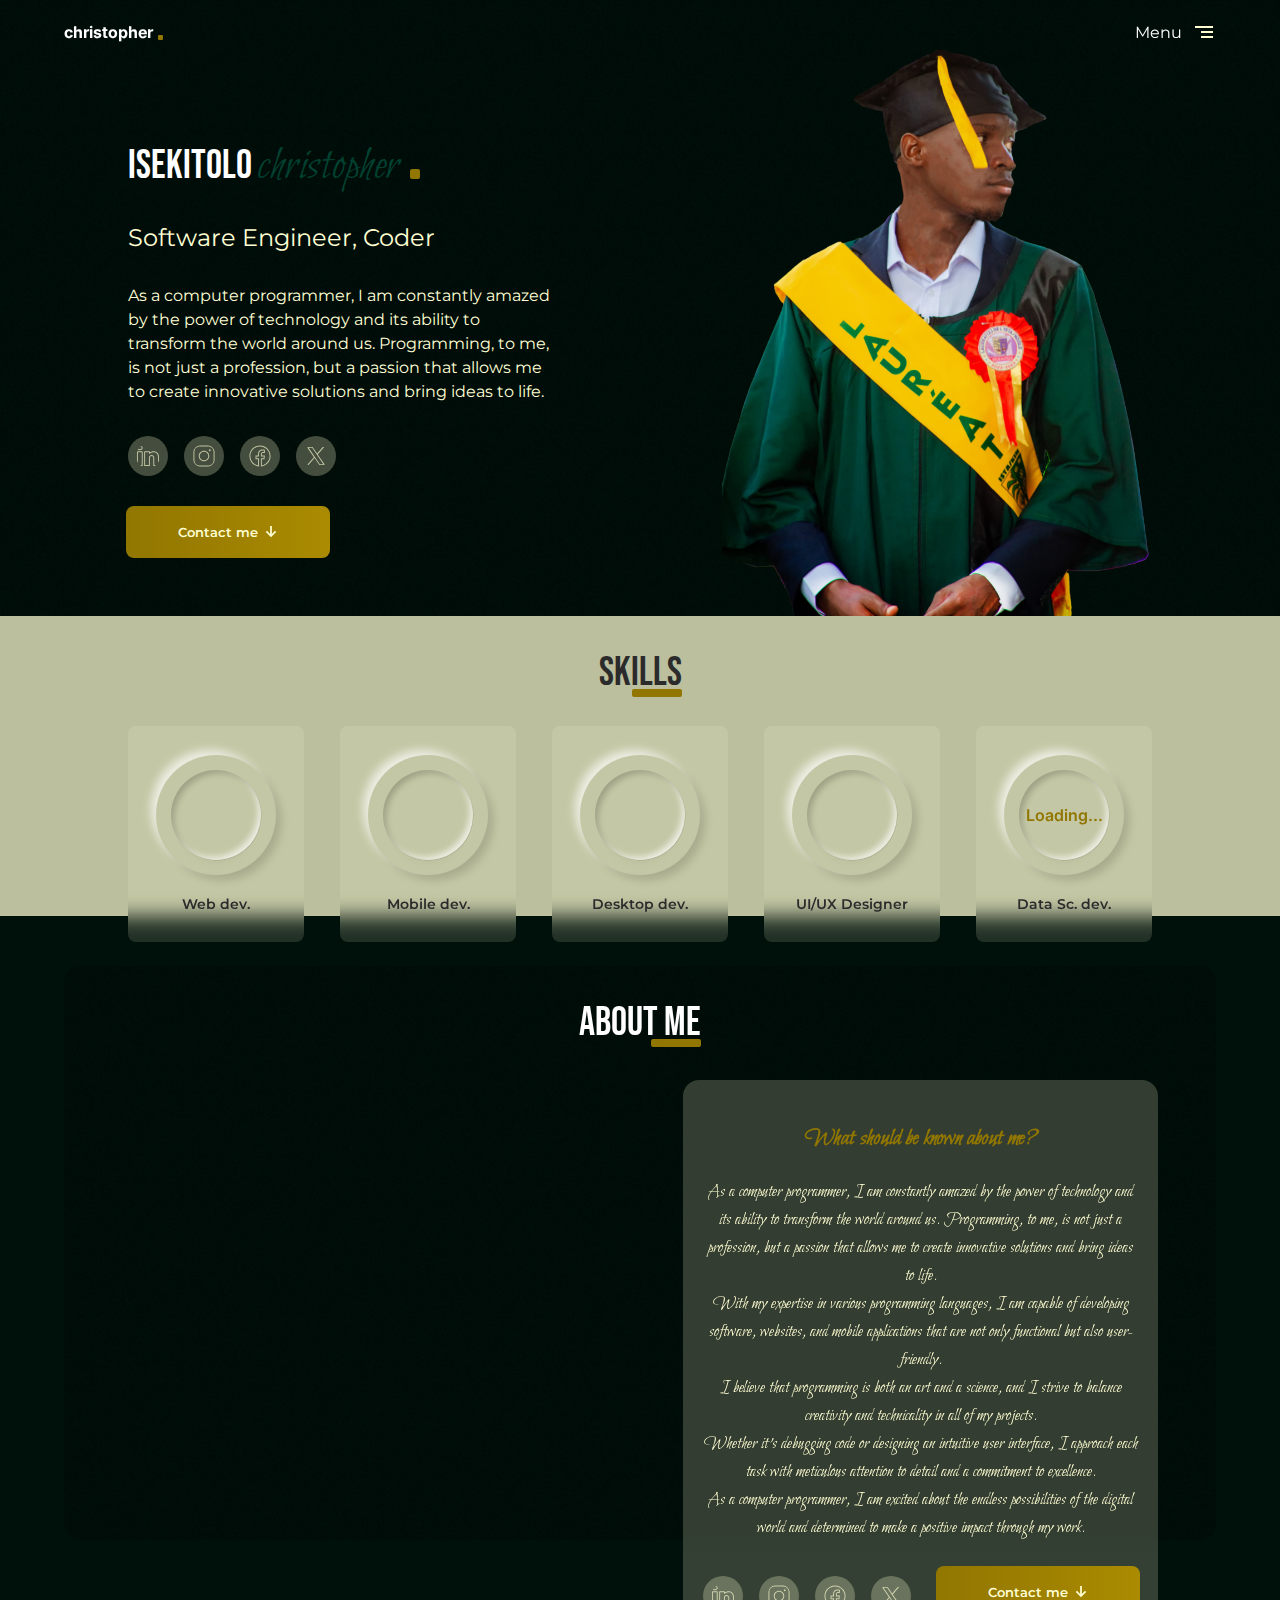
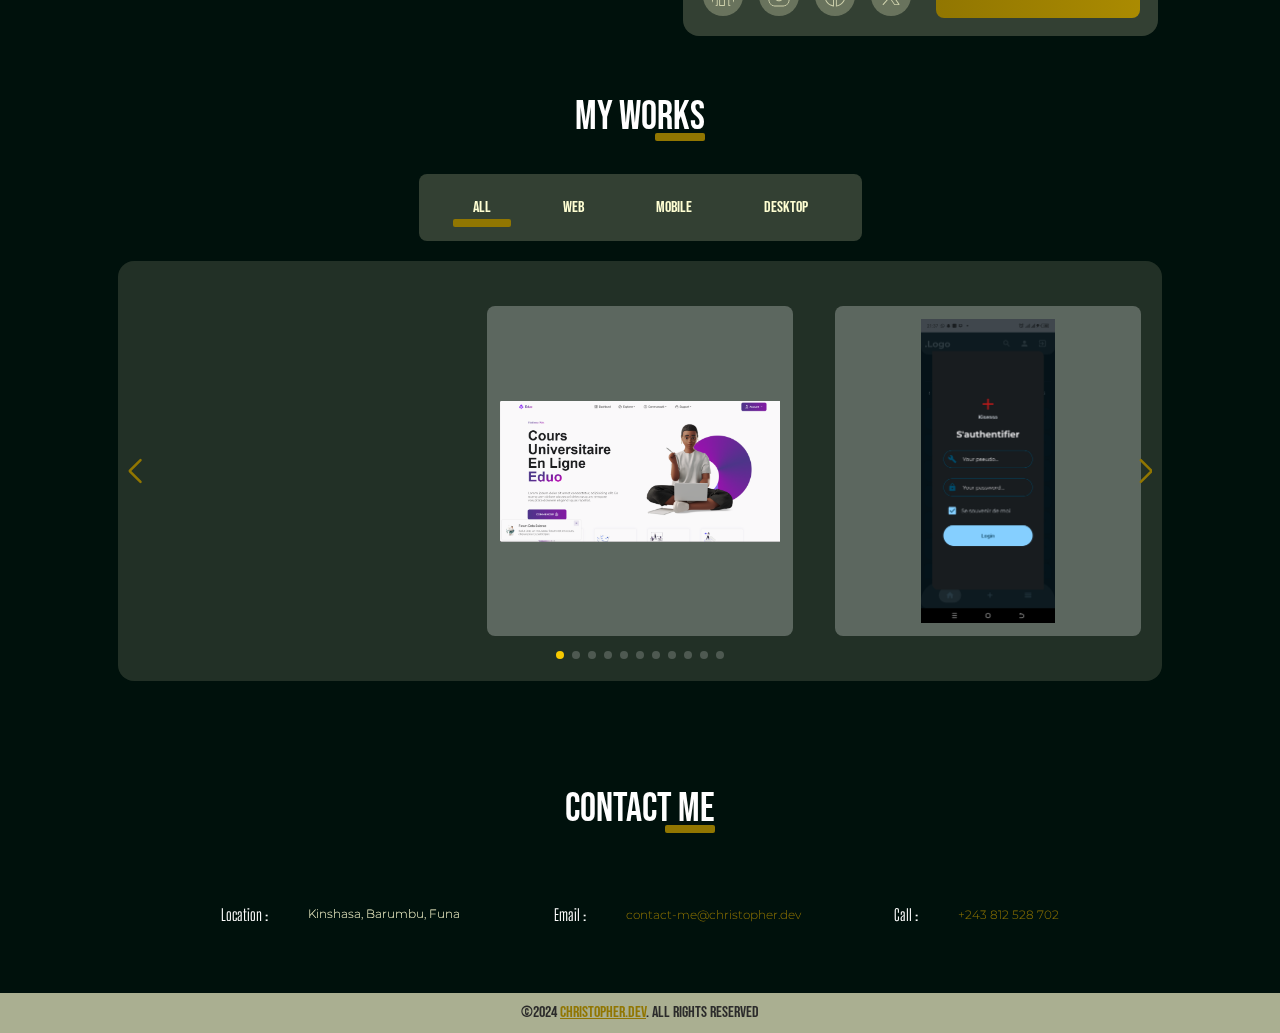
==== index.html @ b212c09d "Add files via upload" ====
<!DOCTYPE html>
<html lang="fr">
<head>
    <meta charset="UTF-8">
    <meta name="viewport" content="width=device-width, initial-scale=1.0">
    <title>christopher</title>
    <link rel="stylesheet" href="css/style.css">
    <link rel="stylesheet" href="swiper/swiper-bundle.min.css">
</head>
<body>
    <div class="links">
        <div class="containerLink">
            <div class="imgLink">
                <img src="images/img1.png" alt="img">
            </div>
            <div class="desc">
                <span>ISEKITOLO christopher</span>
                <div class="linkHeader">
                    <svg xmlns="http://www.w3.org/2000/svg"  viewBox="0 0 50 50"><path d="M 8 3.0117188 C 6.3126093 3.0117188 4.8354789 3.4916328 3.7539062 4.3652344 C 2.6723337 5.238836 2.0117188 6.533218 2.0117188 7.9472656 C 2.0117188 10.690836 4.4687078 12.814467 7.7167969 12.941406 A 0.98809878 0.98809878 0 0 0 8 12.988281 C 9.753566 12.988281 11.246191 12.474267 12.3125 11.564453 C 13.378809 10.654639 13.988281 9.3429353 13.988281 7.9472656 A 0.98809878 0.98809878 0 0 0 13.986328 7.8925781 C 13.832307 5.1316834 11.374781 3.0117187 8 3.0117188 z M 8 4.9882812 C 10.60907 4.9882812 11.895883 6.2693448 12.005859 7.9726562 C 11.998759 8.8049335 11.676559 9.5118991 11.03125 10.0625 C 10.378809 10.619186 9.371434 11.011719 8 11.011719 C 5.3980542 11.011719 3.9882813 9.5991704 3.9882812 7.9472656 C 3.9882812 7.1213132 4.3276663 6.4422421 4.9960938 5.9023438 C 5.6645211 5.3624454 6.6873907 4.9882813 8 4.9882812 z M 3 15 A 1.0001 1.0001 0 0 0 2 16 L 2 45 A 1.0001 1.0001 0 0 0 3 46 L 13 46 A 1.0001 1.0001 0 0 0 14 45 L 14 35.664062 L 14 16 A 1.0001 1.0001 0 0 0 13 15 L 3 15 z M 18 15 A 1.0001 1.0001 0 0 0 17 16 L 17 45 A 1.0001 1.0001 0 0 0 18 46 L 28 46 A 1.0001 1.0001 0 0 0 29 45 L 29 29 L 29 28.75 L 29 28.5 C 29 26.555577 30.555577 25 32.5 25 C 34.444423 25 36 26.555577 36 28.5 L 36 45 A 1.0001 1.0001 0 0 0 37 46 L 47 46 A 1.0001 1.0001 0 0 0 48 45 L 48 28 C 48 23.873476 46.787888 20.604454 44.744141 18.375 C 42.700394 16.145546 39.849212 15 36.787109 15 C 32.882872 15 30.521631 16.426076 29 17.601562 L 29 16 A 1.0001 1.0001 0 0 0 28 15 L 18 15 z M 4 17 L 12 17 L 12 35.664062 L 12 44 L 4 44 L 4 17 z M 19 17 L 27 17 L 27 19.638672 A 1.0001 1.0001 0 0 0 28.744141 20.306641 C 28.744141 20.306641 31.709841 17 36.787109 17 C 39.360007 17 41.615528 17.922268 43.269531 19.726562 C 44.923534 21.530858 46 24.261524 46 28 L 46 44 L 38 44 L 38 28.5 A 1.0001 1.0001 0 0 0 37.916016 28.089844 C 37.694061 25.26411 35.38033 23 32.5 23 C 29.474423 23 27 25.474423 27 28.5 L 27 28.75 L 27 29 L 27 44 L 19 44 L 19 17 z"/></svg>
                    <svg xmlns="http://www.w3.org/2000/svg"  viewBox="0 0 50 50" width="150px" height="150px"><path d="M 16 3 C 8.8324839 3 3 8.8324839 3 16 L 3 34 C 3 41.167516 8.8324839 47 16 47 L 34 47 C 41.167516 47 47 41.167516 47 34 L 47 16 C 47 8.8324839 41.167516 3 34 3 L 16 3 z M 16 5 L 34 5 C 40.086484 5 45 9.9135161 45 16 L 45 34 C 45 40.086484 40.086484 45 34 45 L 16 45 C 9.9135161 45 5 40.086484 5 34 L 5 16 C 5 9.9135161 9.9135161 5 16 5 z M 37 11 A 2 2 0 0 0 35 13 A 2 2 0 0 0 37 15 A 2 2 0 0 0 39 13 A 2 2 0 0 0 37 11 z M 25 14 C 18.936712 14 14 18.936712 14 25 C 14 31.063288 18.936712 36 25 36 C 31.063288 36 36 31.063288 36 25 C 36 18.936712 31.063288 14 25 14 z M 25 16 C 29.982407 16 34 20.017593 34 25 C 34 29.982407 29.982407 34 25 34 C 20.017593 34 16 29.982407 16 25 C 16 20.017593 20.017593 16 25 16 z"/></svg>
                    <svg xmlns="http://www.w3.org/2000/svg"  viewBox="0 0 50 50"><path d="M 25 3 C 12.861562 3 3 12.861562 3 25 C 3 36.019135 11.127533 45.138355 21.712891 46.728516 L 22.861328 46.902344 L 22.861328 29.566406 L 17.664062 29.566406 L 17.664062 26.046875 L 22.861328 26.046875 L 22.861328 21.373047 C 22.861328 18.494965 23.551973 16.599417 24.695312 15.410156 C 25.838652 14.220896 27.528004 13.621094 29.878906 13.621094 C 31.758714 13.621094 32.490022 13.734993 33.185547 13.820312 L 33.185547 16.701172 L 30.738281 16.701172 C 29.349697 16.701172 28.210449 17.475903 27.619141 18.507812 C 27.027832 19.539724 26.84375 20.771816 26.84375 22.027344 L 26.84375 26.044922 L 32.966797 26.044922 L 32.421875 29.564453 L 26.84375 29.564453 L 26.84375 46.929688 L 27.978516 46.775391 C 38.71434 45.319366 47 36.126845 47 25 C 47 12.861562 37.138438 3 25 3 z M 25 5 C 36.057562 5 45 13.942438 45 25 C 45 34.729791 38.035799 42.731796 28.84375 44.533203 L 28.84375 31.564453 L 34.136719 31.564453 L 35.298828 24.044922 L 28.84375 24.044922 L 28.84375 22.027344 C 28.84375 20.989871 29.033574 20.060293 29.353516 19.501953 C 29.673457 18.943614 29.981865 18.701172 30.738281 18.701172 L 35.185547 18.701172 L 35.185547 12.009766 L 34.318359 11.892578 C 33.718567 11.811418 32.349197 11.621094 29.878906 11.621094 C 27.175808 11.621094 24.855567 12.357448 23.253906 14.023438 C 21.652246 15.689426 20.861328 18.170128 20.861328 21.373047 L 20.861328 24.046875 L 15.664062 24.046875 L 15.664062 31.566406 L 20.861328 31.566406 L 20.861328 44.470703 C 11.816995 42.554813 5 34.624447 5 25 C 5 13.942438 13.942438 5 25 5 z"/></svg>
                    <svg xmlns="http://www.w3.org/2000/svg"  viewBox="0 0 50 50" ><path d="M 5.9199219 6 L 20.582031 27.375 L 6.2304688 44 L 9.4101562 44 L 21.986328 29.421875 L 31.986328 44 L 44 44 L 28.681641 21.669922 L 42.199219 6 L 39.029297 6 L 27.275391 19.617188 L 17.933594 6 L 5.9199219 6 z M 9.7167969 8 L 16.880859 8 L 40.203125 42 L 33.039062 42 L 9.7167969 8 z"/></svg>                
                </div>
            </div>
            <ul>
                <li>
                   <a href="#header">
                    <?xml version="1.0"?><svg xmlns="http://www.w3.org/2000/svg"  viewBox="0 0 24 24" width="24px" height="24px">    <path d="M 12 2 A 1 1 0 0 0 11.289062 2.296875 L 1.203125 11.097656 A 0.5 0.5 0 0 0 1 11.5 A 0.5 0.5 0 0 0 1.5 12 L 4 12 L 4 20 C 4 20.552 4.448 21 5 21 L 9 21 C 9.552 21 10 20.552 10 20 L 10 14 L 14 14 L 14 20 C 14 20.552 14.448 21 15 21 L 19 21 C 19.552 21 20 20.552 20 20 L 20 12 L 22.5 12 A 0.5 0.5 0 0 0 23 11.5 A 0.5 0.5 0 0 0 22.796875 11.097656 L 12.716797 2.3027344 A 1 1 0 0 0 12.710938 2.296875 A 1 1 0 0 0 12 2 z"/></svg>
                    Home
                   </a>
                </li>
                <li>
                   <a href="#skills">
                    <svg xmlns="http://www.w3.org/2000/svg" height="24" viewBox="0 -960 960 960" width="24"><path d="M491-339q70 0 119-45t49-109q0-57-36.5-96.5T534-629q-47 0-79.5 30T422-525q0 19 7.5 37t21.5 33l57-57q-3-2-4.5-5t-1.5-7q0-11 9-17.5t23-6.5q20 0 33 16.5t13 39.5q0 31-25.5 52.5T492-418q-47 0-79.5-38T380-549q0-29 11-55.5t31-46.5l-57-57q-32 31-49 72t-17 86q0 88 56 149.5T491-339ZM240-80v-172q-57-52-88.5-121.5T120-520q0-150 105-255t255-105q125 0 221.5 73.5T827-615l52 205q5 19-7 34.5T840-360h-80v120q0 33-23.5 56.5T680-160h-80v80h-80v-160h160v-200h108l-38-155q-23-91-98-148t-172-57q-116 0-198 81t-82 197q0 60 24.5 114t69.5 96l26 24v208h-80Zm254-360Z"/></svg>
                    Skills
                   </a>
                </li>
                <li>
                   <a href="#about">
                    <svg xmlns="http://www.w3.org/2000/svg" height="24" viewBox="0 -960 960 960" width="24"><path d="M480-480q-66 0-113-47t-47-113q0-66 47-113t113-47q66 0 113 47t47 113q0 66-47 113t-113 47ZM160-160v-112q0-34 17.5-62.5T224-378q62-31 126-46.5T480-440q66 0 130 15.5T736-378q29 15 46.5 43.5T800-272v112H160Zm80-80h480v-32q0-11-5.5-20T700-306q-54-27-109-40.5T480-360q-56 0-111 13.5T260-306q-9 5-14.5 14t-5.5 20v32Zm240-320q33 0 56.5-23.5T560-640q0-33-23.5-56.5T480-720q-33 0-56.5 23.5T400-640q0 33 23.5 56.5T480-560Zm0-80Zm0 400Z"/></svg>
                    About me
                   </a>
                </li>
                <li>
                   <a href="#works">
                    <svg xmlns="http://www.w3.org/2000/svg" height="24" viewBox="0 -960 960 960" width="24"><path d="M160-120q-33 0-56.5-23.5T80-200v-440q0-33 23.5-56.5T160-720h160v-80q0-33 23.5-56.5T400-880h160q33 0 56.5 23.5T640-800v80h160q33 0 56.5 23.5T880-640v440q0 33-23.5 56.5T800-120H160Zm240-600h160v-80H400v80Zm400 360H600v80H360v-80H160v160h640v-160Zm-360 0h80v-80h-80v80Zm-280-80h200v-80h240v80h200v-200H160v200Zm320 40Z"/></svg>
                    Works
                   </a>
                </li> <li>
               <a href="#contact">
                <svg xmlns="http://www.w3.org/2000/svg" height="24" viewBox="0 -960 960 960" width="24"><path d="M160-160q-33 0-56.5-23.5T80-240v-480q0-33 23.5-56.5T160-800h640q33 0 56.5 23.5T880-720v480q0 33-23.5 56.5T800-160H160Zm320-280L160-640v400h640v-400L480-440Zm0-80 320-200H160l320 200ZM160-640v-80 480-400Z"/></svg>
                Contact me
               </a>
            </li>
            </ul>
            <div class="linkfoot">
                ©2024 <a href="#">christopher.dev</a>. All rights reserved
            </div>
        </div>
    </div>
    <div class="allContainer">
    <header id="header"> <img class="bg" src="images/Rectangle 12.png">
        <div class="navbar">
           
            <span class="logo"><a href="#header">christopher</a> </span>
            <span id="btnmenu">Menu 
                <svg xmlns="http://www.w3.org/2000/svg" height="24" viewBox="0 -960 960 960" width="24"><path d="M360-240v-80h480v80H360Zm0-200v-80h480v80H360ZM120-640v-80h720v80H120Z"/></svg>
            </span>
           
        </div>
        <div class="container">
        <div class="header">
            <div class="block1">
                <div class="nameHeader"><h1>Isekitolo <span>christopher</span></h1></div>
                <span class="descriptHeader">Software Engineer, Coder</span>
                <p class="des2Header">As a computer programmer, I am constantly amazed by the power of technology and its ability to transform 
                    the world around us. Programming, to me, is not just a profession, but a passion that allows me to create 
                    innovative solutions and bring ideas to life.
                    </p>
                    <div class="linkHeader">
                        <svg xmlns="http://www.w3.org/2000/svg"  viewBox="0 0 50 50"><path d="M 8 3.0117188 C 6.3126093 3.0117188 4.8354789 3.4916328 3.7539062 4.3652344 C 2.6723337 5.238836 2.0117188 6.533218 2.0117188 7.9472656 C 2.0117188 10.690836 4.4687078 12.814467 7.7167969 12.941406 A 0.98809878 0.98809878 0 0 0 8 12.988281 C 9.753566 12.988281 11.246191 12.474267 12.3125 11.564453 C 13.378809 10.654639 13.988281 9.3429353 13.988281 7.9472656 A 0.98809878 0.98809878 0 0 0 13.986328 7.8925781 C 13.832307 5.1316834 11.374781 3.0117187 8 3.0117188 z M 8 4.9882812 C 10.60907 4.9882812 11.895883 6.2693448 12.005859 7.9726562 C 11.998759 8.8049335 11.676559 9.5118991 11.03125 10.0625 C 10.378809 10.619186 9.371434 11.011719 8 11.011719 C 5.3980542 11.011719 3.9882813 9.5991704 3.9882812 7.9472656 C 3.9882812 7.1213132 4.3276663 6.4422421 4.9960938 5.9023438 C 5.6645211 5.3624454 6.6873907 4.9882813 8 4.9882812 z M 3 15 A 1.0001 1.0001 0 0 0 2 16 L 2 45 A 1.0001 1.0001 0 0 0 3 46 L 13 46 A 1.0001 1.0001 0 0 0 14 45 L 14 35.664062 L 14 16 A 1.0001 1.0001 0 0 0 13 15 L 3 15 z M 18 15 A 1.0001 1.0001 0 0 0 17 16 L 17 45 A 1.0001 1.0001 0 0 0 18 46 L 28 46 A 1.0001 1.0001 0 0 0 29 45 L 29 29 L 29 28.75 L 29 28.5 C 29 26.555577 30.555577 25 32.5 25 C 34.444423 25 36 26.555577 36 28.5 L 36 45 A 1.0001 1.0001 0 0 0 37 46 L 47 46 A 1.0001 1.0001 0 0 0 48 45 L 48 28 C 48 23.873476 46.787888 20.604454 44.744141 18.375 C 42.700394 16.145546 39.849212 15 36.787109 15 C 32.882872 15 30.521631 16.426076 29 17.601562 L 29 16 A 1.0001 1.0001 0 0 0 28 15 L 18 15 z M 4 17 L 12 17 L 12 35.664062 L 12 44 L 4 44 L 4 17 z M 19 17 L 27 17 L 27 19.638672 A 1.0001 1.0001 0 0 0 28.744141 20.306641 C 28.744141 20.306641 31.709841 17 36.787109 17 C 39.360007 17 41.615528 17.922268 43.269531 19.726562 C 44.923534 21.530858 46 24.261524 46 28 L 46 44 L 38 44 L 38 28.5 A 1.0001 1.0001 0 0 0 37.916016 28.089844 C 37.694061 25.26411 35.38033 23 32.5 23 C 29.474423 23 27 25.474423 27 28.5 L 27 28.75 L 27 29 L 27 44 L 19 44 L 19 17 z"/></svg>
                        <svg xmlns="http://www.w3.org/2000/svg"  viewBox="0 0 50 50" width="150px" height="150px"><path d="M 16 3 C 8.8324839 3 3 8.8324839 3 16 L 3 34 C 3 41.167516 8.8324839 47 16 47 L 34 47 C 41.167516 47 47 41.167516 47 34 L 47 16 C 47 8.8324839 41.167516 3 34 3 L 16 3 z M 16 5 L 34 5 C 40.086484 5 45 9.9135161 45 16 L 45 34 C 45 40.086484 40.086484 45 34 45 L 16 45 C 9.9135161 45 5 40.086484 5 34 L 5 16 C 5 9.9135161 9.9135161 5 16 5 z M 37 11 A 2 2 0 0 0 35 13 A 2 2 0 0 0 37 15 A 2 2 0 0 0 39 13 A 2 2 0 0 0 37 11 z M 25 14 C 18.936712 14 14 18.936712 14 25 C 14 31.063288 18.936712 36 25 36 C 31.063288 36 36 31.063288 36 25 C 36 18.936712 31.063288 14 25 14 z M 25 16 C 29.982407 16 34 20.017593 34 25 C 34 29.982407 29.982407 34 25 34 C 20.017593 34 16 29.982407 16 25 C 16 20.017593 20.017593 16 25 16 z"/></svg>
                        <svg xmlns="http://www.w3.org/2000/svg"  viewBox="0 0 50 50"><path d="M 25 3 C 12.861562 3 3 12.861562 3 25 C 3 36.019135 11.127533 45.138355 21.712891 46.728516 L 22.861328 46.902344 L 22.861328 29.566406 L 17.664062 29.566406 L 17.664062 26.046875 L 22.861328 26.046875 L 22.861328 21.373047 C 22.861328 18.494965 23.551973 16.599417 24.695312 15.410156 C 25.838652 14.220896 27.528004 13.621094 29.878906 13.621094 C 31.758714 13.621094 32.490022 13.734993 33.185547 13.820312 L 33.185547 16.701172 L 30.738281 16.701172 C 29.349697 16.701172 28.210449 17.475903 27.619141 18.507812 C 27.027832 19.539724 26.84375 20.771816 26.84375 22.027344 L 26.84375 26.044922 L 32.966797 26.044922 L 32.421875 29.564453 L 26.84375 29.564453 L 26.84375 46.929688 L 27.978516 46.775391 C 38.71434 45.319366 47 36.126845 47 25 C 47 12.861562 37.138438 3 25 3 z M 25 5 C 36.057562 5 45 13.942438 45 25 C 45 34.729791 38.035799 42.731796 28.84375 44.533203 L 28.84375 31.564453 L 34.136719 31.564453 L 35.298828 24.044922 L 28.84375 24.044922 L 28.84375 22.027344 C 28.84375 20.989871 29.033574 20.060293 29.353516 19.501953 C 29.673457 18.943614 29.981865 18.701172 30.738281 18.701172 L 35.185547 18.701172 L 35.185547 12.009766 L 34.318359 11.892578 C 33.718567 11.811418 32.349197 11.621094 29.878906 11.621094 C 27.175808 11.621094 24.855567 12.357448 23.253906 14.023438 C 21.652246 15.689426 20.861328 18.170128 20.861328 21.373047 L 20.861328 24.046875 L 15.664062 24.046875 L 15.664062 31.566406 L 20.861328 31.566406 L 20.861328 44.470703 C 11.816995 42.554813 5 34.624447 5 25 C 5 13.942438 13.942438 5 25 5 z"/></svg>
                        <svg xmlns="http://www.w3.org/2000/svg"  viewBox="0 0 50 50" ><path d="M 5.9199219 6 L 20.582031 27.375 L 6.2304688 44 L 9.4101562 44 L 21.986328 29.421875 L 31.986328 44 L 44 44 L 28.681641 21.669922 L 42.199219 6 L 39.029297 6 L 27.275391 19.617188 L 17.933594 6 L 5.9199219 6 z M 9.7167969 8 L 16.880859 8 L 40.203125 42 L 33.039062 42 L 9.7167969 8 z"/></svg>                
                    </div>
                    <button onclick="{location.href='#contact'}" class="btnContact"><span>Contact me</span>
                        <svg xmlns="http://www.w3.org/2000/svg" height="24" viewBox="0 -960 960 960" width="24"><path d="M480-240 240-480l56-56 144 144v-368h80v368l144-144 56 56-240 240Z"/></svg>               
                         </button>
            </div>
            <div class="block2">
                <img src="images/img1.png" alt="">
            </div>
        </div>
    </div>
    </header>

    <section class="skills" id="skills">
        <h2>Skills</h2>
        <div class="containerSkills">
            <div class="cardSkill">
                <div class="progress-bar">
                    <div class="outer">
                        <div class="inner"><div id="number"></div></div>
                    </div>
                    <svg xmlns="http://www.w3.org/2000/svg" version="1.1" width="120px" height="120px">
                    <defs>
                       <linearGradient id="GradientColor">
                          <stop offset="0%" stop-color="#010513bb" />
                          <stop offset="80%" stop-color="#1C2B65bb" />
                          <stop offset="100%" stop-color="#91760166" />
                       </linearGradient>
                    </defs>
                    <circle cx="60" cy="60" r="50" stroke-linecap="round" />
            </svg>
                  </div>

                  
                <span>Web dev.</span>
            </div>
            <div class="cardSkill">
                <div class="progress-bar">
                    <div class="outer">
                        <div class="inner"><div id="number2"></div></div>
                    </div>
                    <svg xmlns="http://www.w3.org/2000/svg" version="1.1" width="120px" height="120px">
                    <defs>
                       <linearGradient id="GradientColor">
                          <stop offset="0%" stop-color="#010513bb" />
                          <stop offset="80%" stop-color="#1C2B65bb" />
                          <stop offset="100%" stop-color="#91760166" />
                       </linearGradient>
                    </defs>
                    <circle cx="60" cy="60" r="50" stroke-linecap="round" />
            </svg>
                  </div>

                  
                <span>Mobile dev.</span>
            </div>

            <div class="cardSkill">
                <div class="progress-bar">
                    <div class="outer">
                        <div class="inner"><div id="number3"></div></div>
                    </div>
                    <svg xmlns="http://www.w3.org/2000/svg" version="1.1" width="120px" height="120px">
                    <defs>
                       <linearGradient id="GradientColor">
                          <stop offset="0%" stop-color="#010513bb" />
                          <stop offset="80%" stop-color="#1C2B65bb" />
                          <stop offset="100%" stop-color="#91760166" />
                       </linearGradient>
                    </defs>
                    <circle cx="60" cy="60" r="50" stroke-linecap="round" />
            </svg>
                  </div>

                  
                <span>Desktop dev.</span>
            </div>
        
            <div class="cardSkill">
                <div class="progress-bar">
                    <div class="outer">
                        <div class="inner"><div id="number4"></div></div>
                    </div>
                    <svg xmlns="http://www.w3.org/2000/svg" version="1.1" width="120px" height="120px">
                    <defs>
                       <linearGradient id="GradientColor">
                          <stop offset="0%" stop-color="#010513bb" />
                          <stop offset="80%" stop-color="#1C2B65bb" />
                          <stop offset="100%" stop-color="#91760166" />
                       </linearGradient>
                    </defs>
                    <circle cx="60" cy="60" r="50" stroke-linecap="round" />
            </svg>
                  </div>

                  
                <span>UI/UX Designer</span>
            </div>
        
            <div class="cardSkill">
                <div class="progress-bar">
                    <div class="outer">
                        <div class="inner"><div id="number5">Loading...</div></div>
                    </div>
                    <svg xmlns="http://www.w3.org/2000/svg" version="1.1" width="120px" height="120px">
                    <defs>
                       <linearGradient id="GradientColor">
                          <stop offset="0%" stop-color="#010513bb" />
                          <stop offset="80%" stop-color="#1C2B65bb" />
                          <stop offset="100%" stop-color="#91760166" />
                       </linearGradient>
                    </defs>
                    <circle cx="60" cy="60" r="50" stroke-linecap="round" />
            </svg>
                  </div>

                  
                <span>Data Sc. dev.</span>
            </div></div>
    </section>

    <div class="container">
            <section class="header" id="about">
                <img src="images/Rectangle 12.png" class="bg" alt="">
                <h2>About me</h2>
                <div class="containAbout">
                <div class="block2">
                    <img src="images/Christ-3.png" alt="">
                </div>
                    <div class="block1">
                       <h3>What should be known about me?</h3>
                        <p class="">
                            As a computer programmer, I am constantly amazed by the power of technology and its ability to transform 
        the world around us. Programming, to me, is not just a profession, but a passion that allows me to create 
        innovative solutions and bring ideas to life.
        <br>
        
        
        With my expertise in various programming languages, I am capable of developing software, websites, and 
        mobile applications that are not only functional but also user-friendly.
        
        <br>
        
        I believe that programming is both an art and a science, and I strive to balance creativity and technicality in 
        all of my projects.
        
        <br>
        
        Whether it's debugging code or designing an intuitive user interface, I approach each task with meticulous 
        attention to detail and a commitment to excellence.
        <br>
        
        
        As a computer programmer, I am excited about the endless possibilities of the digital world and determined 
        to make a positive impact through my work.
                            </p>
                            <div class="linkHeader">
                                <svg xmlns="http://www.w3.org/2000/svg"  viewBox="0 0 50 50"><path d="M 8 3.0117188 C 6.3126093 3.0117188 4.8354789 3.4916328 3.7539062 4.3652344 C 2.6723337 5.238836 2.0117188 6.533218 2.0117188 7.9472656 C 2.0117188 10.690836 4.4687078 12.814467 7.7167969 12.941406 A 0.98809878 0.98809878 0 0 0 8 12.988281 C 9.753566 12.988281 11.246191 12.474267 12.3125 11.564453 C 13.378809 10.654639 13.988281 9.3429353 13.988281 7.9472656 A 0.98809878 0.98809878 0 0 0 13.986328 7.8925781 C 13.832307 5.1316834 11.374781 3.0117187 8 3.0117188 z M 8 4.9882812 C 10.60907 4.9882812 11.895883 6.2693448 12.005859 7.9726562 C 11.998759 8.8049335 11.676559 9.5118991 11.03125 10.0625 C 10.378809 10.619186 9.371434 11.011719 8 11.011719 C 5.3980542 11.011719 3.9882813 9.5991704 3.9882812 7.9472656 C 3.9882812 7.1213132 4.3276663 6.4422421 4.9960938 5.9023438 C 5.6645211 5.3624454 6.6873907 4.9882813 8 4.9882812 z M 3 15 A 1.0001 1.0001 0 0 0 2 16 L 2 45 A 1.0001 1.0001 0 0 0 3 46 L 13 46 A 1.0001 1.0001 0 0 0 14 45 L 14 35.664062 L 14 16 A 1.0001 1.0001 0 0 0 13 15 L 3 15 z M 18 15 A 1.0001 1.0001 0 0 0 17 16 L 17 45 A 1.0001 1.0001 0 0 0 18 46 L 28 46 A 1.0001 1.0001 0 0 0 29 45 L 29 29 L 29 28.75 L 29 28.5 C 29 26.555577 30.555577 25 32.5 25 C 34.444423 25 36 26.555577 36 28.5 L 36 45 A 1.0001 1.0001 0 0 0 37 46 L 47 46 A 1.0001 1.0001 0 0 0 48 45 L 48 28 C 48 23.873476 46.787888 20.604454 44.744141 18.375 C 42.700394 16.145546 39.849212 15 36.787109 15 C 32.882872 15 30.521631 16.426076 29 17.601562 L 29 16 A 1.0001 1.0001 0 0 0 28 15 L 18 15 z M 4 17 L 12 17 L 12 35.664062 L 12 44 L 4 44 L 4 17 z M 19 17 L 27 17 L 27 19.638672 A 1.0001 1.0001 0 0 0 28.744141 20.306641 C 28.744141 20.306641 31.709841 17 36.787109 17 C 39.360007 17 41.615528 17.922268 43.269531 19.726562 C 44.923534 21.530858 46 24.261524 46 28 L 46 44 L 38 44 L 38 28.5 A 1.0001 1.0001 0 0 0 37.916016 28.089844 C 37.694061 25.26411 35.38033 23 32.5 23 C 29.474423 23 27 25.474423 27 28.5 L 27 28.75 L 27 29 L 27 44 L 19 44 L 19 17 z"/></svg>
                                <svg xmlns="http://www.w3.org/2000/svg"  viewBox="0 0 50 50" width="150px" height="150px"><path d="M 16 3 C 8.8324839 3 3 8.8324839 3 16 L 3 34 C 3 41.167516 8.8324839 47 16 47 L 34 47 C 41.167516 47 47 41.167516 47 34 L 47 16 C 47 8.8324839 41.167516 3 34 3 L 16 3 z M 16 5 L 34 5 C 40.086484 5 45 9.9135161 45 16 L 45 34 C 45 40.086484 40.086484 45 34 45 L 16 45 C 9.9135161 45 5 40.086484 5 34 L 5 16 C 5 9.9135161 9.9135161 5 16 5 z M 37 11 A 2 2 0 0 0 35 13 A 2 2 0 0 0 37 15 A 2 2 0 0 0 39 13 A 2 2 0 0 0 37 11 z M 25 14 C 18.936712 14 14 18.936712 14 25 C 14 31.063288 18.936712 36 25 36 C 31.063288 36 36 31.063288 36 25 C 36 18.936712 31.063288 14 25 14 z M 25 16 C 29.982407 16 34 20.017593 34 25 C 34 29.982407 29.982407 34 25 34 C 20.017593 34 16 29.982407 16 25 C 16 20.017593 20.017593 16 25 16 z"/></svg>
                                <svg xmlns="http://www.w3.org/2000/svg"  viewBox="0 0 50 50"><path d="M 25 3 C 12.861562 3 3 12.861562 3 25 C 3 36.019135 11.127533 45.138355 21.712891 46.728516 L 22.861328 46.902344 L 22.861328 29.566406 L 17.664062 29.566406 L 17.664062 26.046875 L 22.861328 26.046875 L 22.861328 21.373047 C 22.861328 18.494965 23.551973 16.599417 24.695312 15.410156 C 25.838652 14.220896 27.528004 13.621094 29.878906 13.621094 C 31.758714 13.621094 32.490022 13.734993 33.185547 13.820312 L 33.185547 16.701172 L 30.738281 16.701172 C 29.349697 16.701172 28.210449 17.475903 27.619141 18.507812 C 27.027832 19.539724 26.84375 20.771816 26.84375 22.027344 L 26.84375 26.044922 L 32.966797 26.044922 L 32.421875 29.564453 L 26.84375 29.564453 L 26.84375 46.929688 L 27.978516 46.775391 C 38.71434 45.319366 47 36.126845 47 25 C 47 12.861562 37.138438 3 25 3 z M 25 5 C 36.057562 5 45 13.942438 45 25 C 45 34.729791 38.035799 42.731796 28.84375 44.533203 L 28.84375 31.564453 L 34.136719 31.564453 L 35.298828 24.044922 L 28.84375 24.044922 L 28.84375 22.027344 C 28.84375 20.989871 29.033574 20.060293 29.353516 19.501953 C 29.673457 18.943614 29.981865 18.701172 30.738281 18.701172 L 35.185547 18.701172 L 35.185547 12.009766 L 34.318359 11.892578 C 33.718567 11.811418 32.349197 11.621094 29.878906 11.621094 C 27.175808 11.621094 24.855567 12.357448 23.253906 14.023438 C 21.652246 15.689426 20.861328 18.170128 20.861328 21.373047 L 20.861328 24.046875 L 15.664062 24.046875 L 15.664062 31.566406 L 20.861328 31.566406 L 20.861328 44.470703 C 11.816995 42.554813 5 34.624447 5 25 C 5 13.942438 13.942438 5 25 5 z"/></svg>
                                <svg xmlns="http://www.w3.org/2000/svg"  viewBox="0 0 50 50" ><path d="M 5.9199219 6 L 20.582031 27.375 L 6.2304688 44 L 9.4101562 44 L 21.986328 29.421875 L 31.986328 44 L 44 44 L 28.681641 21.669922 L 42.199219 6 L 39.029297 6 L 27.275391 19.617188 L 17.933594 6 L 5.9199219 6 z M 9.7167969 8 L 16.880859 8 L 40.203125 42 L 33.039062 42 L 9.7167969 8 z"/></svg>                
                            </div>
                            <button onclick="{location.href='#contact'}" class="btnContact"><span>Contact me</span>
                                <svg xmlns="http://www.w3.org/2000/svg" height="24" viewBox="0 -960 960 960" width="24"><path d="M480-240 240-480l56-56 144 144v-368h80v368l144-144 56 56-240 240Z"/></svg>               
                                 </button>
                    </div>
                </div>
            
               
            </section>
            <section class="works" id="works">
                <h2>My works</h2>
                <div class="fadeWork">
                    <ul>
                        <li>All <span class="showLi"></span></li>
                        <li>Web <span class="showLi2"></span></li>
                        <li>Mobile <span class="showLi3"></span></li>
                        <li>Desktop <span class="showLi4"></span></li>
                    </ul>
                </div>
                <div class="Allworks">
                    <div class="swiper mySwiper">
                      
                        <div class="swiper-wrapper" style="display: flex;">
                          <!-- Slides -->
                          <div class="swiper-slide">
                            <div class="cc">    <img src="images/eduo.png"class="img" alt="">
                                <div class="showWork">
                                    <div class="iconShowWork">
                                        <svg xmlns="http://www.w3.org/2000/svg" height="24" viewBox="0 -960 960 960" width="24"><path d="M480-320q75 0 127.5-52.5T660-500q0-75-52.5-127.5T480-680q-75 0-127.5 52.5T300-500q0 75 52.5 127.5T480-320Zm0-72q-45 0-76.5-31.5T372-500q0-45 31.5-76.5T480-608q45 0 76.5 31.5T588-500q0 45-31.5 76.5T480-392Zm0 192q-146 0-266-81.5T40-500q54-137 174-218.5T480-800q146 0 266 81.5T920-500q-54 137-174 218.5T480-200Zm0-300Zm0 220q113 0 207.5-59.5T832-500q-50-101-144.5-160.5T480-720q-113 0-207.5 59.5T128-500q50 101 144.5 160.5T480-280Z"/></svg>
                                        <img src="images/icons8-link-50.png">
                                    </div>
                                </div>
                            </div>
                           
                          </div>
                          <div class="swiper-slide">
                            <div class="cc"><img src="images/Screenshot_20240420-213758.jpg"class="img" alt="">
                                <div class="showWork">
                                    <div class="iconShowWork">
                                        <svg xmlns="http://www.w3.org/2000/svg" height="24" viewBox="0 -960 960 960" width="24"><path d="M480-320q75 0 127.5-52.5T660-500q0-75-52.5-127.5T480-680q-75 0-127.5 52.5T300-500q0 75 52.5 127.5T480-320Zm0-72q-45 0-76.5-31.5T372-500q0-45 31.5-76.5T480-608q45 0 76.5 31.5T588-500q0 45-31.5 76.5T480-392Zm0 192q-146 0-266-81.5T40-500q54-137 174-218.5T480-800q146 0 266 81.5T920-500q-54 137-174 218.5T480-200Zm0-300Zm0 220q113 0 207.5-59.5T832-500q-50-101-144.5-160.5T480-720q-113 0-207.5 59.5T128-500q50 101 144.5 160.5T480-280Z"/></svg>
                                        <img src="images/icons8-link-50.png">
                                    </div>
                                </div>
                            </div>
                           
                          </div>
                          <div class="swiper-slide">
                            <div class="cc"> <img src="images/movi.png"class="img" alt="">
                                <div class="showWork">
                                    <div class="iconShowWork">
                                        <svg xmlns="http://www.w3.org/2000/svg" height="24" viewBox="0 -960 960 960" width="24"><path d="M480-320q75 0 127.5-52.5T660-500q0-75-52.5-127.5T480-680q-75 0-127.5 52.5T300-500q0 75 52.5 127.5T480-320Zm0-72q-45 0-76.5-31.5T372-500q0-45 31.5-76.5T480-608q45 0 76.5 31.5T588-500q0 45-31.5 76.5T480-392Zm0 192q-146 0-266-81.5T40-500q54-137 174-218.5T480-800q146 0 266 81.5T920-500q-54 137-174 218.5T480-200Zm0-300Zm0 220q113 0 207.5-59.5T832-500q-50-101-144.5-160.5T480-720q-113 0-207.5 59.5T128-500q50 101 144.5 160.5T480-280Z"/></svg>
                                        <img src="images/icons8-link-50.png">
                                    </div>
                                </div>
                            </div>
                          
                          </div>
                          <div class="swiper-slide">
                            <div class="cc"> <img src="images/cours.png"class="img" alt="">
                                <div class="showWork">
                                    <div class="iconShowWork">
                                        <svg xmlns="http://www.w3.org/2000/svg" height="24" viewBox="0 -960 960 960" width="24"><path d="M480-320q75 0 127.5-52.5T660-500q0-75-52.5-127.5T480-680q-75 0-127.5 52.5T300-500q0 75 52.5 127.5T480-320Zm0-72q-45 0-76.5-31.5T372-500q0-45 31.5-76.5T480-608q45 0 76.5 31.5T588-500q0 45-31.5 76.5T480-392Zm0 192q-146 0-266-81.5T40-500q54-137 174-218.5T480-800q146 0 266 81.5T920-500q-54 137-174 218.5T480-200Zm0-300Zm0 220q113 0 207.5-59.5T832-500q-50-101-144.5-160.5T480-720q-113 0-207.5 59.5T128-500q50 101 144.5 160.5T480-280Z"/></svg>
                                        <img src="images/icons8-link-50.png">
                                    </div>
                                </div>
                            </div>
                           
                           </div>
                           <div class="swiper-slide">
                            <div class="cc"><img src="images/Screenshot_20240420-213631.jpg"class="img" alt="">
                                <div class="showWork">
                                    <div class="iconShowWork">
                                        <svg xmlns="http://www.w3.org/2000/svg" height="24" viewBox="0 -960 960 960" width="24"><path d="M480-320q75 0 127.5-52.5T660-500q0-75-52.5-127.5T480-680q-75 0-127.5 52.5T300-500q0 75 52.5 127.5T480-320Zm0-72q-45 0-76.5-31.5T372-500q0-45 31.5-76.5T480-608q45 0 76.5 31.5T588-500q0 45-31.5 76.5T480-392Zm0 192q-146 0-266-81.5T40-500q54-137 174-218.5T480-800q146 0 266 81.5T920-500q-54 137-174 218.5T480-200Zm0-300Zm0 220q113 0 207.5-59.5T832-500q-50-101-144.5-160.5T480-720q-113 0-207.5 59.5T128-500q50 101 144.5 160.5T480-280Z"/></svg>
                                        <img src="images/icons8-link-50.png">
                                    </div>
                                </div>
                            </div>
                            
                           </div>
                           <div class="swiper-slide">
                            <div class="cc"><img src="images/Screenshot_20240420-213615.jpg"class="img" alt="">
                                <div class="showWork">
                                    <div class="iconShowWork">
                                        <svg xmlns="http://www.w3.org/2000/svg" height="24" viewBox="0 -960 960 960" width="24"><path d="M480-320q75 0 127.5-52.5T660-500q0-75-52.5-127.5T480-680q-75 0-127.5 52.5T300-500q0 75 52.5 127.5T480-320Zm0-72q-45 0-76.5-31.5T372-500q0-45 31.5-76.5T480-608q45 0 76.5 31.5T588-500q0 45-31.5 76.5T480-392Zm0 192q-146 0-266-81.5T40-500q54-137 174-218.5T480-800q146 0 266 81.5T920-500q-54 137-174 218.5T480-200Zm0-300Zm0 220q113 0 207.5-59.5T832-500q-50-101-144.5-160.5T480-720q-113 0-207.5 59.5T128-500q50 101 144.5 160.5T480-280Z"/></svg>
                                        <img src="images/icons8-link-50.png">
                                    </div>
                                </div>
                            </div>
                            
                           </div>
                           <div class="swiper-slide">
                            <div class="cc"><img src="images/di.png"class="img" alt="">
                                <div class="showWork">
                                    <div class="iconShowWork">
                                        <svg xmlns="http://www.w3.org/2000/svg" height="24" viewBox="0 -960 960 960" width="24"><path d="M480-320q75 0 127.5-52.5T660-500q0-75-52.5-127.5T480-680q-75 0-127.5 52.5T300-500q0 75 52.5 127.5T480-320Zm0-72q-45 0-76.5-31.5T372-500q0-45 31.5-76.5T480-608q45 0 76.5 31.5T588-500q0 45-31.5 76.5T480-392Zm0 192q-146 0-266-81.5T40-500q54-137 174-218.5T480-800q146 0 266 81.5T920-500q-54 137-174 218.5T480-200Zm0-300Zm0 220q113 0 207.5-59.5T832-500q-50-101-144.5-160.5T480-720q-113 0-207.5 59.5T128-500q50 101 144.5 160.5T480-280Z"/></svg>
                                        <img src="images/icons8-link-50.png">
                                    </div>
                                </div>
                            </div>
                            
                           </div>
                           <div class="swiper-slide">
                            <div class="cc"><img src="images/Screenshot_20240420-213758.jpg"class="img" alt="">
                                <div class="showWork">
                                    <div class="iconShowWork">
                                        <svg xmlns="http://www.w3.org/2000/svg" height="24" viewBox="0 -960 960 960" width="24"><path d="M480-320q75 0 127.5-52.5T660-500q0-75-52.5-127.5T480-680q-75 0-127.5 52.5T300-500q0 75 52.5 127.5T480-320Zm0-72q-45 0-76.5-31.5T372-500q0-45 31.5-76.5T480-608q45 0 76.5 31.5T588-500q0 45-31.5 76.5T480-392Zm0 192q-146 0-266-81.5T40-500q54-137 174-218.5T480-800q146 0 266 81.5T920-500q-54 137-174 218.5T480-200Zm0-300Zm0 220q113 0 207.5-59.5T832-500q-50-101-144.5-160.5T480-720q-113 0-207.5 59.5T128-500q50 101 144.5 160.5T480-280Z"/></svg>
                                        <img src="images/icons8-link-50.png">
                                    </div>
                                </div>
                            </div>
                            
                           </div>
                           <div class="swiper-slide">
                            <div class="cc"><img src="images/data.png"class="img" alt="">
                                <div class="showWork">
                                    <div class="iconShowWork">
                                        <svg xmlns="http://www.w3.org/2000/svg" height="24" viewBox="0 -960 960 960" width="24"><path d="M480-320q75 0 127.5-52.5T660-500q0-75-52.5-127.5T480-680q-75 0-127.5 52.5T300-500q0 75 52.5 127.5T480-320Zm0-72q-45 0-76.5-31.5T372-500q0-45 31.5-76.5T480-608q45 0 76.5 31.5T588-500q0 45-31.5 76.5T480-392Zm0 192q-146 0-266-81.5T40-500q54-137 174-218.5T480-800q146 0 266 81.5T920-500q-54 137-174 218.5T480-200Zm0-300Zm0 220q113 0 207.5-59.5T832-500q-50-101-144.5-160.5T480-720q-113 0-207.5 59.5T128-500q50 101 144.5 160.5T480-280Z"/></svg>
                                        <img src="images/icons8-link-50.png">
                                    </div>
                                </div>
                            </div>
                            
                           </div>
                           <div class="swiper-slide">
                            <div class="cc"><img src="images/Screenshot_20240420-213703.jpg"class="img" alt="">
                                <div class="showWork">
                                    <div class="iconShowWork">
                                        <svg xmlns="http://www.w3.org/2000/svg" height="24" viewBox="0 -960 960 960" width="24"><path d="M480-320q75 0 127.5-52.5T660-500q0-75-52.5-127.5T480-680q-75 0-127.5 52.5T300-500q0 75 52.5 127.5T480-320Zm0-72q-45 0-76.5-31.5T372-500q0-45 31.5-76.5T480-608q45 0 76.5 31.5T588-500q0 45-31.5 76.5T480-392Zm0 192q-146 0-266-81.5T40-500q54-137 174-218.5T480-800q146 0 266 81.5T920-500q-54 137-174 218.5T480-200Zm0-300Zm0 220q113 0 207.5-59.5T832-500q-50-101-144.5-160.5T480-720q-113 0-207.5 59.5T128-500q50 101 144.5 160.5T480-280Z"/></svg>
                                        <img src="images/icons8-link-50.png">
                                    </div>
                                </div>
                            </div>
                            
                           </div>
                           <div class="swiper-slide">
                            <div class="cc"><img src="images/desk.png"class="img" alt="">
                                <div class="showWork">
                                    <div class="iconShowWork">
                                        <svg xmlns="http://www.w3.org/2000/svg" height="24" viewBox="0 -960 960 960" width="24"><path d="M480-320q75 0 127.5-52.5T660-500q0-75-52.5-127.5T480-680q-75 0-127.5 52.5T300-500q0 75 52.5 127.5T480-320Zm0-72q-45 0-76.5-31.5T372-500q0-45 31.5-76.5T480-608q45 0 76.5 31.5T588-500q0 45-31.5 76.5T480-392Zm0 192q-146 0-266-81.5T40-500q54-137 174-218.5T480-800q146 0 266 81.5T920-500q-54 137-174 218.5T480-200Zm0-300Zm0 220q113 0 207.5-59.5T832-500q-50-101-144.5-160.5T480-720q-113 0-207.5 59.5T128-500q50 101 144.5 160.5T480-280Z"/></svg>
                                        <img src="images/icons8-link-50.png">
                                    </div>
                                </div>
                            </div>
                            
                           </div>
                         
                        </div>
                        <!-- If we need pagination -->
                        <div class="swiper-pagination"></div>
                       
                        <div class="swiper-button-next"></div>
                        <div class="swiper-button-prev"></div>
                      </div>
                </div>



                <div class="Allworksweb">
                    <div class="swiper mySwiper">
                      
                        <div class="swiper-wrapper" style="display: flex;">
                          <!-- Slides -->
                          <div class="swiper-slide">
                            <div class="cc">    <img src="images/eduo.png"class="img" alt="">
                                <div class="showWork">
                                    <div class="iconShowWork">
                                        <svg xmlns="http://www.w3.org/2000/svg" height="24" viewBox="0 -960 960 960" width="24"><path d="M480-320q75 0 127.5-52.5T660-500q0-75-52.5-127.5T480-680q-75 0-127.5 52.5T300-500q0 75 52.5 127.5T480-320Zm0-72q-45 0-76.5-31.5T372-500q0-45 31.5-76.5T480-608q45 0 76.5 31.5T588-500q0 45-31.5 76.5T480-392Zm0 192q-146 0-266-81.5T40-500q54-137 174-218.5T480-800q146 0 266 81.5T920-500q-54 137-174 218.5T480-200Zm0-300Zm0 220q113 0 207.5-59.5T832-500q-50-101-144.5-160.5T480-720q-113 0-207.5 59.5T128-500q50 101 144.5 160.5T480-280Z"/></svg>
                                        <img src="images/icons8-link-50.png">
                                    </div>
                                </div>
                            </div>
                           
                          </div>
                          <div class="swiper-slide">
                            <div class="cc"><img src="images/Screenshot_20240228-212437.jpg"class="img" alt="">
                                <div class="showWork">
                                    <div class="iconShowWork">
                                        <svg xmlns="http://www.w3.org/2000/svg" height="24" viewBox="0 -960 960 960" width="24"><path d="M480-320q75 0 127.5-52.5T660-500q0-75-52.5-127.5T480-680q-75 0-127.5 52.5T300-500q0 75 52.5 127.5T480-320Zm0-72q-45 0-76.5-31.5T372-500q0-45 31.5-76.5T480-608q45 0 76.5 31.5T588-500q0 45-31.5 76.5T480-392Zm0 192q-146 0-266-81.5T40-500q54-137 174-218.5T480-800q146 0 266 81.5T920-500q-54 137-174 218.5T480-200Zm0-300Zm0 220q113 0 207.5-59.5T832-500q-50-101-144.5-160.5T480-720q-113 0-207.5 59.5T128-500q50 101 144.5 160.5T480-280Z"/></svg>
                                        <img src="images/icons8-link-50.png">
                                    </div>
                                </div>
                            </div>
                           
                          </div>
                          <div class="swiper-slide">
                            <div class="cc"> <img src="images/movi.png"class="img" alt="">
                                <div class="showWork">
                                    <div class="iconShowWork">
                                        <svg xmlns="http://www.w3.org/2000/svg" height="24" viewBox="0 -960 960 960" width="24"><path d="M480-320q75 0 127.5-52.5T660-500q0-75-52.5-127.5T480-680q-75 0-127.5 52.5T300-500q0 75 52.5 127.5T480-320Zm0-72q-45 0-76.5-31.5T372-500q0-45 31.5-76.5T480-608q45 0 76.5 31.5T588-500q0 45-31.5 76.5T480-392Zm0 192q-146 0-266-81.5T40-500q54-137 174-218.5T480-800q146 0 266 81.5T920-500q-54 137-174 218.5T480-200Zm0-300Zm0 220q113 0 207.5-59.5T832-500q-50-101-144.5-160.5T480-720q-113 0-207.5 59.5T128-500q50 101 144.5 160.5T480-280Z"/></svg>
                                        <img src="images/icons8-link-50.png">
                                    </div>
                                </div>
                            </div>
                          
                          </div>
                          <div class="swiper-slide">
                            <div class="cc"> <img src="images/cours.png"class="img" alt="">
                                <div class="showWork">
                                    <div class="iconShowWork">
                                        <svg xmlns="http://www.w3.org/2000/svg" height="24" viewBox="0 -960 960 960" width="24"><path d="M480-320q75 0 127.5-52.5T660-500q0-75-52.5-127.5T480-680q-75 0-127.5 52.5T300-500q0 75 52.5 127.5T480-320Zm0-72q-45 0-76.5-31.5T372-500q0-45 31.5-76.5T480-608q45 0 76.5 31.5T588-500q0 45-31.5 76.5T480-392Zm0 192q-146 0-266-81.5T40-500q54-137 174-218.5T480-800q146 0 266 81.5T920-500q-54 137-174 218.5T480-200Zm0-300Zm0 220q113 0 207.5-59.5T832-500q-50-101-144.5-160.5T480-720q-113 0-207.5 59.5T128-500q50 101 144.5 160.5T480-280Z"/></svg>
                                        <img src="images/icons8-link-50.png">
                                    </div>
                                </div>
                            </div>
                           
                           </div>
                          
                          
                           <div class="swiper-slide">
                            <div class="cc"><img src="images/di.png"class="img" alt="">
                                <div class="showWork">
                                    <div class="iconShowWork">
                                        <svg xmlns="http://www.w3.org/2000/svg" height="24" viewBox="0 -960 960 960" width="24"><path d="M480-320q75 0 127.5-52.5T660-500q0-75-52.5-127.5T480-680q-75 0-127.5 52.5T300-500q0 75 52.5 127.5T480-320Zm0-72q-45 0-76.5-31.5T372-500q0-45 31.5-76.5T480-608q45 0 76.5 31.5T588-500q0 45-31.5 76.5T480-392Zm0 192q-146 0-266-81.5T40-500q54-137 174-218.5T480-800q146 0 266 81.5T920-500q-54 137-174 218.5T480-200Zm0-300Zm0 220q113 0 207.5-59.5T832-500q-50-101-144.5-160.5T480-720q-113 0-207.5 59.5T128-500q50 101 144.5 160.5T480-280Z"/></svg>
                                        <img src="images/icons8-link-50.png">
                                    </div>
                                </div>
                            </div>
                            
                           </div>
                          
                           <div class="swiper-slide">
                            <div class="cc"><img src="images/data.png"class="img" alt="">
                                <div class="showWork">
                                    <div class="iconShowWork">
                                        <svg xmlns="http://www.w3.org/2000/svg" height="24" viewBox="0 -960 960 960" width="24"><path d="M480-320q75 0 127.5-52.5T660-500q0-75-52.5-127.5T480-680q-75 0-127.5 52.5T300-500q0 75 52.5 127.5T480-320Zm0-72q-45 0-76.5-31.5T372-500q0-45 31.5-76.5T480-608q45 0 76.5 31.5T588-500q0 45-31.5 76.5T480-392Zm0 192q-146 0-266-81.5T40-500q54-137 174-218.5T480-800q146 0 266 81.5T920-500q-54 137-174 218.5T480-200Zm0-300Zm0 220q113 0 207.5-59.5T832-500q-50-101-144.5-160.5T480-720q-113 0-207.5 59.5T128-500q50 101 144.5 160.5T480-280Z"/></svg>
                                        <img src="images/icons8-link-50.png">
                                    </div>
                                </div>
                            </div>
                            
                           </div>
                          
                          
                         
                        </div>
                        <!-- If we need pagination -->
                        <div class="swiper-pagination"></div>
                       
                        <div class="swiper-button-next"></div>
                        <div class="swiper-button-prev"></div>
                      </div>
                </div>




                <div class="Allworksmobile">
                    <div class="swiper mySwiper">
                      
                        <div class="swiper-wrapper" style="display: flex;">
                          <!-- Slides -->
                         
                          <div class="swiper-slide">
                            <div class="cc"><img src="images/Screenshot_20240420-213758.jpg"class="img" alt="">
                                <div class="showWork">
                                    <div class="iconShowWork">
                                        <svg xmlns="http://www.w3.org/2000/svg" height="24" viewBox="0 -960 960 960" width="24"><path d="M480-320q75 0 127.5-52.5T660-500q0-75-52.5-127.5T480-680q-75 0-127.5 52.5T300-500q0 75 52.5 127.5T480-320Zm0-72q-45 0-76.5-31.5T372-500q0-45 31.5-76.5T480-608q45 0 76.5 31.5T588-500q0 45-31.5 76.5T480-392Zm0 192q-146 0-266-81.5T40-500q54-137 174-218.5T480-800q146 0 266 81.5T920-500q-54 137-174 218.5T480-200Zm0-300Zm0 220q113 0 207.5-59.5T832-500q-50-101-144.5-160.5T480-720q-113 0-207.5 59.5T128-500q50 101 144.5 160.5T480-280Z"/></svg>
                                        <img src="images/icons8-link-50.png">
                                    </div>
                                </div>
                            </div>
                           
                          </div>
                         
                           <div class="swiper-slide">
                            <div class="cc"><img src="images/Screenshot_20240420-213631.jpg"class="img" alt="">
                                <div class="showWork">
                                    <div class="iconShowWork">
                                        <svg xmlns="http://www.w3.org/2000/svg" height="24" viewBox="0 -960 960 960" width="24"><path d="M480-320q75 0 127.5-52.5T660-500q0-75-52.5-127.5T480-680q-75 0-127.5 52.5T300-500q0 75 52.5 127.5T480-320Zm0-72q-45 0-76.5-31.5T372-500q0-45 31.5-76.5T480-608q45 0 76.5 31.5T588-500q0 45-31.5 76.5T480-392Zm0 192q-146 0-266-81.5T40-500q54-137 174-218.5T480-800q146 0 266 81.5T920-500q-54 137-174 218.5T480-200Zm0-300Zm0 220q113 0 207.5-59.5T832-500q-50-101-144.5-160.5T480-720q-113 0-207.5 59.5T128-500q50 101 144.5 160.5T480-280Z"/></svg>
                                        <img src="images/icons8-link-50.png">
                                    </div>
                                </div>
                            </div>
                            
                           </div>
                           <div class="swiper-slide">
                            <div class="cc"><img src="images/Screenshot_20240420-213615.jpg"class="img" alt="">
                                <div class="showWork">
                                    <div class="iconShowWork">
                                        <svg xmlns="http://www.w3.org/2000/svg" height="24" viewBox="0 -960 960 960" width="24"><path d="M480-320q75 0 127.5-52.5T660-500q0-75-52.5-127.5T480-680q-75 0-127.5 52.5T300-500q0 75 52.5 127.5T480-320Zm0-72q-45 0-76.5-31.5T372-500q0-45 31.5-76.5T480-608q45 0 76.5 31.5T588-500q0 45-31.5 76.5T480-392Zm0 192q-146 0-266-81.5T40-500q54-137 174-218.5T480-800q146 0 266 81.5T920-500q-54 137-174 218.5T480-200Zm0-300Zm0 220q113 0 207.5-59.5T832-500q-50-101-144.5-160.5T480-720q-113 0-207.5 59.5T128-500q50 101 144.5 160.5T480-280Z"/></svg>
                                        <img src="images/icons8-link-50.png">
                                    </div>
                                </div>
                            </div>
                            
                           </div>
                          
                           <div class="swiper-slide">
                            <div class="cc"><img src="images/Screenshot_20240420-213758.jpg"class="img" alt="">
                                <div class="showWork">
                                    <div class="iconShowWork">
                                        <svg xmlns="http://www.w3.org/2000/svg" height="24" viewBox="0 -960 960 960" width="24"><path d="M480-320q75 0 127.5-52.5T660-500q0-75-52.5-127.5T480-680q-75 0-127.5 52.5T300-500q0 75 52.5 127.5T480-320Zm0-72q-45 0-76.5-31.5T372-500q0-45 31.5-76.5T480-608q45 0 76.5 31.5T588-500q0 45-31.5 76.5T480-392Zm0 192q-146 0-266-81.5T40-500q54-137 174-218.5T480-800q146 0 266 81.5T920-500q-54 137-174 218.5T480-200Zm0-300Zm0 220q113 0 207.5-59.5T832-500q-50-101-144.5-160.5T480-720q-113 0-207.5 59.5T128-500q50 101 144.5 160.5T480-280Z"/></svg>
                                        <img src="images/icons8-link-50.png">
                                    </div>
                                </div>
                            </div>
                            
                           </div>
                          
                           <div class="swiper-slide">
                            <div class="cc"><img src="images/Screenshot_20240420-213703.jpg"class="img" alt="">
                                <div class="showWork">
                                    <div class="iconShowWork">
                                        <svg xmlns="http://www.w3.org/2000/svg" height="24" viewBox="0 -960 960 960" width="24"><path d="M480-320q75 0 127.5-52.5T660-500q0-75-52.5-127.5T480-680q-75 0-127.5 52.5T300-500q0 75 52.5 127.5T480-320Zm0-72q-45 0-76.5-31.5T372-500q0-45 31.5-76.5T480-608q45 0 76.5 31.5T588-500q0 45-31.5 76.5T480-392Zm0 192q-146 0-266-81.5T40-500q54-137 174-218.5T480-800q146 0 266 81.5T920-500q-54 137-174 218.5T480-200Zm0-300Zm0 220q113 0 207.5-59.5T832-500q-50-101-144.5-160.5T480-720q-113 0-207.5 59.5T128-500q50 101 144.5 160.5T480-280Z"/></svg>
                                        <img src="images/icons8-link-50.png">
                                    </div>
                                </div>
                            </div>
                            
                           </div>
                          
                         
                        </div>
                        <!-- If we need pagination -->
                        <div class="swiper-pagination"></div>
                       
                        <div class="swiper-button-next"></div>
                        <div class="swiper-button-prev"></div>
                      </div>
                </div>



                <div class="Allworksdesk">
                    <div class="swiper mySwiper">
                      
                        <div class="swiper-wrapper" style="display: flex;">
                          <!-- Slides -->
                         
                        
                           <div class="swiper-slide">
                            <div class="cc"><img src="images/desk.png"class="img" alt="">
                                <div class="showWork">
                                    <div class="iconShowWork">
                                        <svg xmlns="http://www.w3.org/2000/svg" height="24" viewBox="0 -960 960 960" width="24"><path d="M480-320q75 0 127.5-52.5T660-500q0-75-52.5-127.5T480-680q-75 0-127.5 52.5T300-500q0 75 52.5 127.5T480-320Zm0-72q-45 0-76.5-31.5T372-500q0-45 31.5-76.5T480-608q45 0 76.5 31.5T588-500q0 45-31.5 76.5T480-392Zm0 192q-146 0-266-81.5T40-500q54-137 174-218.5T480-800q146 0 266 81.5T920-500q-54 137-174 218.5T480-200Zm0-300Zm0 220q113 0 207.5-59.5T832-500q-50-101-144.5-160.5T480-720q-113 0-207.5 59.5T128-500q50 101 144.5 160.5T480-280Z"/></svg>
                                        <img src="images/icons8-link-50.png">
                                    </div>
                                </div>
                            </div>
                            
                           </div>
                           <div class="swiper-slide">
                            <div class="cc"><img src="images/deskk.png"class="img" alt="">
                                <div class="showWork">
                                    <div class="iconShowWork">
                                        <svg xmlns="http://www.w3.org/2000/svg" height="24" viewBox="0 -960 960 960" width="24"><path d="M480-320q75 0 127.5-52.5T660-500q0-75-52.5-127.5T480-680q-75 0-127.5 52.5T300-500q0 75 52.5 127.5T480-320Zm0-72q-45 0-76.5-31.5T372-500q0-45 31.5-76.5T480-608q45 0 76.5 31.5T588-500q0 45-31.5 76.5T480-392Zm0 192q-146 0-266-81.5T40-500q54-137 174-218.5T480-800q146 0 266 81.5T920-500q-54 137-174 218.5T480-200Zm0-300Zm0 220q113 0 207.5-59.5T832-500q-50-101-144.5-160.5T480-720q-113 0-207.5 59.5T128-500q50 101 144.5 160.5T480-280Z"/></svg>
                                        <img src="images/icons8-link-50.png">
                                    </div>
                                </div>
                            </div>
                            
                           </div>
                           <div class="swiper-slide">
                            <div class="cc"><img src="images/deskll.jpg"class="img" alt="">
                                <div class="showWork">
                                    <div class="iconShowWork">
                                        <svg xmlns="http://www.w3.org/2000/svg" height="24" viewBox="0 -960 960 960" width="24"><path d="M480-320q75 0 127.5-52.5T660-500q0-75-52.5-127.5T480-680q-75 0-127.5 52.5T300-500q0 75 52.5 127.5T480-320Zm0-72q-45 0-76.5-31.5T372-500q0-45 31.5-76.5T480-608q45 0 76.5 31.5T588-500q0 45-31.5 76.5T480-392Zm0 192q-146 0-266-81.5T40-500q54-137 174-218.5T480-800q146 0 266 81.5T920-500q-54 137-174 218.5T480-200Zm0-300Zm0 220q113 0 207.5-59.5T832-500q-50-101-144.5-160.5T480-720q-113 0-207.5 59.5T128-500q50 101 144.5 160.5T480-280Z"/></svg>
                                        <img src="images/icons8-link-50.png">
                                    </div>
                                </div>
                            </div>
                            
                           </div>
                           <div class="swiper-slide">
                            <div class="cc"><img src="images/deskld.png"class="img" alt="">
                                <div class="showWork">
                                    <div class="iconShowWork">
                                        <svg xmlns="http://www.w3.org/2000/svg" height="24" viewBox="0 -960 960 960" width="24"><path d="M480-320q75 0 127.5-52.5T660-500q0-75-52.5-127.5T480-680q-75 0-127.5 52.5T300-500q0 75 52.5 127.5T480-320Zm0-72q-45 0-76.5-31.5T372-500q0-45 31.5-76.5T480-608q45 0 76.5 31.5T588-500q0 45-31.5 76.5T480-392Zm0 192q-146 0-266-81.5T40-500q54-137 174-218.5T480-800q146 0 266 81.5T920-500q-54 137-174 218.5T480-200Zm0-300Zm0 220q113 0 207.5-59.5T832-500q-50-101-144.5-160.5T480-720q-113 0-207.5 59.5T128-500q50 101 144.5 160.5T480-280Z"/></svg>
                                        <img src="images/icons8-link-50.png">
                                    </div>
                                </div>
                            </div>
                            
                           </div>
                           <div class="swiper-slide">
                            <div class="cc"><img src="images/deskkk.png" alt="" class="img">
                                <div class="showWork">
                                    <div class="iconShowWork">
                                        <svg xmlns="http://www.w3.org/2000/svg" height="24" viewBox="0 -960 960 960" width="24"><path d="M480-320q75 0 127.5-52.5T660-500q0-75-52.5-127.5T480-680q-75 0-127.5 52.5T300-500q0 75 52.5 127.5T480-320Zm0-72q-45 0-76.5-31.5T372-500q0-45 31.5-76.5T480-608q45 0 76.5 31.5T588-500q0 45-31.5 76.5T480-392Zm0 192q-146 0-266-81.5T40-500q54-137 174-218.5T480-800q146 0 266 81.5T920-500q-54 137-174 218.5T480-200Zm0-300Zm0 220q113 0 207.5-59.5T832-500q-50-101-144.5-160.5T480-720q-113 0-207.5 59.5T128-500q50 101 144.5 160.5T480-280Z"/></svg>
                                        <img src="images/icons8-link-50.png">
                                    </div>
                                </div>
                            </div>
                            
                           </div>
                         
                        </div>
                        <!-- If we need pagination -->
                        <div class="swiper-pagination"></div>
                        
                        <div class="swiper-button-next"></div>
                        <div class="swiper-button-prev"></div>
                      </div>
                </div>




            </section>
            <section class="contact" id="contact">
                <h2>Contact me</h2>
                <div class="containContact">
                    <div class="cont1"><span>Location : </span> <p>Kinshasa, Barumbu, Funa</p></div>
                    <div class="cont1"><span>Email : </span> <p><a href="mailto:ark810454@gmail.com">contact-me@christopher.dev</a></p></div>
                    <div class="cont1"><span>Call : </span> <p><a href="tel:+243812528702">+243 812 528 702</a></p></div>
                </div>
            </section>
            <footer>
                <h1>©2024 <a href="#">christopher.dev</a>. All rights reserved</h1>
            </footer>
    </div>
</div>
</div>
<div class="showOneWork">
    <div class="iconsss">
        <img src="images/icons8-link-50.png">
        <svg xmlns="http://www.w3.org/2000/svg" height="24" viewBox="0 -960 960 960" width="24"><path d="m256-200-56-56 224-224-224-224 56-56 224 224 224-224 56 56-224 224 224 224-56 56-224-224-224 224Z"/></svg>
    </div>
    <div class="view"></div>
</div>

 <!-- loader -->
 <div class="loaderMain">
    <img src="images/Rectangle 12.png" class="bg">
    <div class="loadContainer">
        <svg viewBox="0 0 240 240" height="240" width="240" class="loader">
            <circle stroke-linecap="round" stroke-dashoffset="-330" stroke-dasharray="0 660" stroke-width="20" stroke="#000" fill="none" r="105" cy="120" cx="120" class="loader-ring loader-ring-a"></circle>
            <circle stroke-linecap="round" stroke-dashoffset="-110" stroke-dasharray="0 220" stroke-width="20" stroke="#000" fill="none" r="35" cy="120" cx="120" class="loader-ring loader-ring-b"></circle>
            <circle stroke-linecap="round" stroke-dasharray="0 440" stroke-width="20" stroke="#000" fill="none" r="70" cy="120" cx="85" class="loader-ring loader-ring-c"></circle>
            <circle stroke-linecap="round" stroke-dasharray="0 440" stroke-width="20" stroke="#000" fill="none" r="70" cy="120" cx="155" class="loader-ring loader-ring-d"></circle>
        </svg>
    </div>
  </div>
  <script>
  let loader = document.querySelector(".loaderMain");
  window.addEventListener('DOMContentLoaded', function(e){
      loader.style.display = "flex";
  })
  window.addEventListener('load', function(e){
      loader.style.display = "none";
  })
  </script>
  <!-- fin loader --> 
    <script src="js/script.js" defer></script>
    
<script src="swiper/swiper-bundle.min.js"></script>
<!-- Initialize Swiper -->
<script>
  const progressCircle = document.querySelector(".autoplay-progress svg");
  const progressContent = document.querySelector(".autoplay-progress span");
  var swiper = new Swiper(".mySwiper", {
    spaceBetween: 20,
    slidesPerView: 3,
    centeredSlides: true,
    autoplay: {
      delay: 4000,
      disableOnInteraction: false
    },
    loop:true,
    pagination: {
      el: ".swiper-pagination",
      clickable: true
    },
    navigation: {
			nextEl: '.swiper-button-next',
			prevEl: '.swiper-button-prev'
		},
        breakpoints: {
            0: {
                slidesPerView: 1
            },
           
            575: {
                slidesPerView: 1,
                spaceBetween: 10
            },
            // when window is <= 767px
            767: {
                slidesPerView: 1,
                spaceBetween: 20
            },
            // when window is <= 991px
            991: {
                slidesPerView: 3,
                spaceBetween: 20
            },
            // when window is <= 1199px
            1199: {
                slidesPerView: 3,
                spaceBetween: 20
            }
        },

    on: {
      autoplayTimeLeft(s, time, progress) {
        progressCircle.style.setProperty("--progress", 2 - progress);
        progressContent.textContent = `${Math.ceil(time / 1000)}s`;
      }
    }
  });
</script>
</body>
</html>
---- css/style.css ----
@import url('https://fonts.googleapis.com/css2?family=Italianno&display=swap');
@import url('https://fonts.googleapis.com/css2?family=Inter:wght@100..900&display=swap');
@import url('https://fonts.googleapis.com/css2?family=Inter:wght@100..900&family=Montserrat:ital,wght@0,100..900;1,100..900&display=swap');
@import url('https://fonts.googleapis.com/css2?family=Edu+NSW+ACT+Foundation:wght@400..700&display=swap');
@import url('https://fonts.googleapis.com/css2?family=Bebas+Neue&family=Freehand&display=swap');
@import url('https://fonts.googleapis.com/css2?family=Bilbo+Swash+Caps&family=Edu+NSW+ACT+Foundation:wght@400..700&display=swap');
@import url('https://fonts.googleapis.com/css2?family=Big+Shoulders+Display:wght@100..900&family=Bilbo+Swash+Caps&family=Edu+NSW+ACT+Foundation:wght@400..700&display=swap');

:root{
  --primary : #024130;
  --secondary : #917601;
  --tertiary : #F7C901;
  --primaryVariant : #8861E8;
  --danger : #A0004F;
  --dangerVariant : #EC66A8;
  --dark : #2B2B2B;
  --black : #00110C;
  --light : #FFFFD3;
  --white : #ffffff;
  --gray : #616060;
  --borderColor : rgba(43, 43, 43, 0.08);
  --whiteVariant : ##FAF9FA;
  --inter:'Inter', sans-serif;
  --montserrat : "Montserrat", sans-serif;
  --freehand :  "Bilbo Swash Caps", cursive;
  --bebas_neue : 'Bebas Neue', sans-serif;
  --big:"Big Shoulders Display", sans-serif;
}
body{padding: 0px;margin: 0px;
    overflow-x: hidden;
    position: relative;
    left: 0;
    right: 0;
    top: O;
    background-color: var(--black);}
    .container{
      
      width: 100%;
      display: flex;
      flex-direction: column;
      position: relative;
      align-items: center;
      justify-content: center;
      gap: 50px;
      
      
    }
    .allContainer{left: 0%;
      width: 100%;
      display: flex;
      flex-direction: column;
      position: relative;transition: 0.4s left ease-in-out;
    }
a{
  color: var(--light);
  text-decoration: none;
}
ul li{
  list-style: none;
}
h1{
  font-size: 40px;
  font-family: var(--bebas_neue);
  color: var(--white);
  font-weight: 500;
}
h2{
  font-size: 40px;
  font-family: var(--bebas_neue);
  color: var(--white);
  font-weight: 400;
  position: relative;
}
h2::before{
  content: '';
  background-color: var(--secondary);
  width: 50px;
  height: 8px;
  border-radius: 2px;
  position: absolute;
  bottom: 0;
  right: 0;
}
h1 span{
  font-family: var(--freehand);
  color: var(--primary);
  position: relative;
  font-size: 48px;
}
h1 span::before{
  content: '';
  background-color: var(--secondary);
  width: 10px;
  height: 10px;
  border-radius: 2px;
  position: absolute;
  bottom: 18px;
  right: -20px;
}

 button{
  height: 40px;
  padding: 0 16px;
  border: none;
  border-radius: 8px;
  display: flex;
  gap: 5px;
  align-items: center;
  justify-content: center;
  text-decoration: none;
  position: relative;
  font-family: var(--montserrat);
  cursor: pointer;
  text-align: center;
  background: linear-gradient(90deg, var(--tertiary),  var(--secondary));
  background-size: 300%;
  z-index: 1;
  margin-top: 16px;
}

button:hover {
  animation: ani 8s linear infinite;
  border: none;
}

@keyframes ani {
  0% {
    background-position: 0%;
  }

  100% {
    background-position: 400%;
  }
}

button:before {
  content: "";
  position: absolute;
  top: -2px;
  left: -2px;
  right: -2px;
  bottom: -2px;
  z-index: -1;
  background: linear-gradient(90deg,var(--secondary),  var(--tertiary));
  background-size: 400%;
  transition: 1s;
  border-radius: 8px;
}

button:hover::before {
  filter: blur(20px);
}

button:active {
  background: linear-gradient(32deg, var(--tertiary),  var(--secondary));
}

button span, .caret_btn{
  color: var(--light);
  fill: var(--light);
  font-weight: 600;
}
button svg{
 transform : scale(1.3);
 width: 16px;height: 16px;
 fill: var(--light);
}

.title{
  font-size: 40px;
  font-family: var(--inter);
  font-weight: 600;
  color: var(--white);
}

.navbar{width: 90%;
    height: 64px;
    position: fixed;top: 0px;display: flex;
    align-items: center; justify-content: space-between; 
    padding: 0 5%;
    z-index: 10;
  }
  header{
    position: relative;
  }
  header .bg{
    position: absolute;
    top: 0;
    right: 0;
    left: 0;
    width: 100%;
    height: 100%;
    bottom: 0;
    object-fit: cover;
  }
  .logo a{font-family:var(--inter);font-weight: bold;font-size: 1em;
    position: relative;
    color: var(--white);}
    .logo a::before{
      content: '';
      background-color: var(--secondary);
      width: 5px;
      height: 5px;
      border-radius: 1px;
      position: absolute;
      bottom: 2px;
      right: -10px;
    }
  .links{
    display: flex;
    background-color: #000806;
    width: 16%;
    padding: 20px;
    height: 100vh;
    position: fixed;
    z-index: 3939393;
    left: -100%;
    transition: 0.4s left ease-in-out;
  }
  .containerLink{
    display: flex;
    flex-direction: column;
    justify-content: start;
    align-items: center;
    gap: 40px;
    position: relative;
    width: 100%;
    padding: 30px 0 50px 0;
  }
  .imgLink{
    width: 60px;
    height: 60px;
    border-radius: 50%;
    background-color: #FFFFD322;
    display: flex;
    align-items: center;
    justify-content: center;
    border: 8px solid #FFFFD311;
  }
  .imgLink img{
    width: 100%;
    height: 100%;
    object-fit: cover;
    border-radius: 50%;
  }
  .desc span{
    font-family: var(--bebas_neue);
    color: var(--white);
    font-size: 18px;
  }
  .desc .linkHeader svg{
    width: 16px;height: 16px;
  }
  .desc .linkHeader{
    gap: 8px;
  }
  .desc{
    display: flex;
    flex-direction: column;
      align-items: center;
      justify-content: center;
      gap: 16px;
  }
  .linkfoot{
    font-size: 16px;
    font-family: var(--bebas_neue);
    color: var(--light);
    text-align: center;
    align-self: center;
    width: 100%;
    position: absolute;
    bottom: 50px;
  }
  .linkfoot  a{
    color: var(--secondary);
  }
  .navbar span{
    color: var(--white);
    fill: var(--light);
    font-family: var(--montserrat);
    display: flex;
    flex-wrap: nowrap;
    align-items: center;
    justify-content: center;
    gap: 10px;
    cursor: pointer;
    transition: 0.4s fill ease-in-out;
  }
  .navbar span:last-child:hover{
    fill: var(--secondary);
  }
 
  .links ul{
    display: flex;
    flex-direction: column;
    gap: 40px;
    align-items: start;
    justify-content: center;
    font-family: var(--inter);
    font-size: 14px;
    z-index: 500;
    width: 90%;
  }
  .links ul li a{
    color: var(--light);
    fill: var(--gray);
    cursor: pointer;
    display: flex;
    flex-wrap: nowrap;
    align-items: center;
    justify-content: center;
    gap: 5px;
    font-family: var(--inter);
    font-weight: 300;
  }
  .links ul li{
    display: flex;
    flex-wrap: nowrap;
    
    position: relative;
    
  }
  .links ul li:hover{
    color: var(--secondary);
    fill: var(--secondary);
    cursor: pointer;
  }
  .links ul li a:hover{
    color: var(--secondary);
    fill: var(--secondary);
  
  }
  .links ul li a svg{
    width: 20px;
    height: 20px;
  
  }
  
.header{
    margin-top: 50px;
    width: 80%;
    display: flex;
    align-items: center;
    justify-content: space-between;
  }

  .header .block1{
   width: 42%;
   display: flex;
   flex-direction: column;
   gap: 16px;
  }
  .header .block2{
    width: 42%;
   display: flex;
   align-items: center;
   justify-content: center ;
   height: auto;
  }
  .block2 img{
    width: 100%;
    height: auto;
    object-fit: contain;
  }
  .navigateHeader a, .navigateHeader span{
    font-family: var(--inter);
  }
  .navigateHeader .block2 a, .navigateHeader .block2 span{
    font-size: 14px;
  }
  
.descriptHeader{
  overflow: hidden;
  text-overflow: ellipsis;
  display: -webkit-box;
    -webkit-line-clamp: 1; /* Limite le texte à 3 lignes */
    -webkit-box-orient: vertical;
    color: var(--light);
    font-family: var(--montserrat);
    font-size: 24px;
    margin-top: -16px;
}
.linkHeader{
  display: flex;
  flex-wrap: nowrap;
  gap: 16px;
  position: relative;
  cursor: pointer;
}
.linkHeader svg{
  fill: #FFFFD3AA;
  width: 24px;
  height: 24px;
  background: #FFFFD344;
  padding: 8px;
  border-radius: 50%;
  background-size: 300%;
  z-index: 1;
  transition: 0.4S background ease-in-out;
}

.linkHeader svg:hover {
  background: linear-gradient(90deg,var(--secondary),  var(--tertiary));
  animation: anis 8s linear infinite;
  border: none;
}

@keyframes anis {
  0% {
    background-position: 0%;
  }

  100% {
    background-position: 400%;
  }
}

.linkHeader svg:before {
  content: "";
  position: absolute;
  top: -2px;
  left: -2px;
  right: -2px;
  bottom: -2px;
  z-index: -1;
  background: linear-gradient(90deg,var(--secondary),  var(--tertiary));
  background-size: 400%;
  transition: 1s; 
}

.linkHeader svg:hover::before {
  filter: blur(20px);
}

.linkHeader svg:active {
  background: linear-gradient(32deg, var(--tertiary),  var(--secondary));
}

p{
  font-size: 16px;
  color: var(--light);
  font-family: var(--montserrat);
  line-height: 24px;
}
.header .block1 button{
  width: 200px;
  height: 48px;
}

/* fin header */

/* debut partner */
.skills{
  width: 100%;
  height: 300px;
  display: flex;
  flex-direction: column;
  align-items: center;
  position: relative;
  background-color: #FFFFD3BB;
}
.skills h2{
  color: var(--dark);
}
.containerSkills{
  position: absolute;
  top: 110px;
  display: flex;
  flex-wrap: nowrap;
  width: 80%;
  align-items: center;
  justify-content: space-between;
}
.cardSkill{
  width: 160px;
  height: 200px;
  background-color: #FFFFD322;
  border-radius: 8px;
  backdrop-filter: blur(10px);
  padding: 8px;
  display: flex;
  flex-direction: column;
  align-items: center;
  justify-content: center;
  gap: 20px;
}

.cardSkill span{
  font-family: var(--montserrat);
  font-size: 14px;
  font-weight: 600;
  color: var(--dark);
}
.progress-bar{
  width: 120px;
  height: 120px;
  position: relative;
  display: flex;
  align-items: center;
  justify-content: center;
 
}
.outer{
  height: 120px;
  width: 120px;
  border-radius: 50%;
  box-shadow: 6px 6px 10px -1px rgba(0, 0, 0, 0.15),
  -6px -6px 10px -1px rgba(255, 255, 255, 0.7);
  display: flex;
  align-items: center;
  justify-content: center;
}
.inner{
  height: 90px;
  width: 90px;
  border-radius: 50%;
  box-shadow: inset 4px 4px 6px -1px rgba(0,0,0,0.2),
  inset -4px -4px 6px -1px rgba(255,255,255,0.7),
  0.5px 0.5px 0px rgba(0,0,0,0.15),
  0px 12px 10px -10px rgba(0,0,0,0.05);
  display: flex;
  align-items: center;
  justify-content: center;
}
#number,#number2,#number3,#number4,#number5{
  font-size: 16px;
  font-weight: 600;
  font-family: var(--inter);
  color: var(--secondary);
}.progress-bar svg{
  position: absolute;
  top: 0;left: 0;
}
.cardSkill:first-child circle{
  fill: none;
  stroke: url(#GradientColor);
  stroke-width: 20px;
  stroke-dasharray: 472;
  stroke-dashoffset: 472;
  animation: anim 2s linear forwards;
}

@keyframes anim{
  100%{
    stroke-dashoffset: 230;
  }
}
.cardSkill:nth-child(2) circle{
  fill: none;
  stroke: url(#GradientColor);
  stroke-width: 20px;
  stroke-dasharray: 472;
  stroke-dashoffset: 472;
  animation: anim2 2s linear forwards;
}

@keyframes anim2{
  100%{
    stroke-dashoffset: 260;
  }
}

.cardSkill:nth-child(3) circle{
  fill: none;
  stroke: url(#GradientColor);
  stroke-width: 20px;
  stroke-dasharray: 472;
  stroke-dashoffset: 472;
  animation: anim3 3s linear forwards;
}

@keyframes anim3{
  100%{
    stroke-dashoffset: 280;
  }
}
.cardSkill:nth-child(4) circle{
  fill: none;
  stroke: url(#GradientColor);
  stroke-width: 20px;
  stroke-dasharray: 472;
  stroke-dashoffset: 472;
  animation: anim4 4s linear forwards;
}

@keyframes anim4{
  100%{
    stroke-dashoffset: 306;
  }
}
.cardSkill:nth-child(5) circle{
  fill: none;
  stroke: url(#GradientColor);
  stroke-width: 20px;
  stroke-dasharray: 472;
  stroke-dashoffset: 472;
  animation: anim5 2s linear forwards;
}

@keyframes anim5{
  100%{
    stroke-dashoffset: 400;
  }
}
.containAbout{
  display: flex;
  width: 90%;
  justify-content: space-between;
  position: relative;
}
#about{
  display: flex;
  flex-direction: column;
  position: relative;
  width: 90%;
  padding-bottom: 24px;
  height: 550px;
}
#about .bg{
  position: absolute;
  z-index: 0;
  top: 0;
  bottom: 0;
  width: 100%;
  left: 0;
  right: 0;
  height: 100%;
  border-radius: 16px;
  object-fit: cover;
}
.containAbout h3{
  font-size: 24px;
  color: var(--secondary);
  font-family: var(--freehand);
  text-align: center;
}
.containAbout p{
  font-family: var(--freehand);
  font-size: 18px;
  line-height: 28px;
  margin-top: -16px;
  text-align: center;
}
.containAbout .block1{
  background-color: #FFFFD333;
  backdrop-filter: blur(10px);
  padding: 20px;
  position: relative;
  border-radius: 16px;
}
.containAbout .block1 button{
  position: absolute;
  right: 20px;
  bottom: 20px;
}
.works{
  width: 80%;
  height: auto;
  display: flex;
  flex-direction: column;
  align-items: center;
  justify-content: center;

}
.swiper {
  width: 100%;
  height: 100%;
}
.fadeWork{
  width: auto;
  height: auto;
  display: flex;
  flex-wrap: nowrap;
  align-items: center;
  justify-content:center;
  background-color: #FFFFD333;
  padding: 8px 34px;
  border-radius: 8px;
}
.fadeWork ul{
  display: flex;
  flex-wrap: nowrap;
  align-items: center;
  gap: 32px;
 padding: 0;
 
}
.fadeWork ul li{
  color: var(--light);
  font-family: var(--bebas_neue);
  display: flex;
  flex-direction: column;
  align-items: center;
  justify-content: center;
  padding: 0 20px;
  cursor: pointer;
  position: relative;
}
.fadeWork ul li:hover{
  color: #FFFFD3AA;
}

.showLi,.showLi2,.showLi3,.showLi4{
  background-color: var(--secondary);
  width: 100%;
  height: 8px;
  border-radius: 2px;
  position: absolute;
  bottom: -10px;
  right: 0;left: 0;
  display: none;z-index: 444;
}
.Allworks,.Allworksweb,.Allworksmobile, .Allworksdesk{
  width: 100%;
  height: 400px;
  background-color: #FFFFD322;
  border-radius: 16px;
  padding: 10px;
  margin: 20px 0;
  display: none;
}

.Allworks .swiper-slide{
  display: flex;
  align-items: center;
  justify-content: center;
 
}
.swiper-slide .cc{
  display: flex;
  align-items: center;
  justify-content: center;
  position: relative;
  border-radius: 8px;
  position: relative;
  background-color: #FFFfff44;
  padding: 5px;
  width: 90%;
  height: 80%;
  cursor: pointer;
}
.showWork{
  background-color: #FFFFD311;
  backdrop-filter: blur(10px);
  position: absolute;
  top: 0;bottom: 0;right: 0;left: 0;
  height: 100%;
  width: 100%;
  z-index: 111;
  border-radius: 8px;
  opacity: 0;
  transition: 0.4s opacity ease-in-out;
}
.showWork .iconShowWork{
  height: 40px;
  position: absolute;
  bottom: -100%;
  transition: 0.4s bottom ease-in-out;
  left: 0;
  right: 0;
  width: 60%;
  display: flex;
  flex-wrap: nowrap;
  background-color: #91760199;
  align-items: center;
  justify-content: space-between;
  padding: 0 20%;
  border-bottom-left-radius: 8px;
  border-bottom-right-radius: 8px;
}
.iconShowWork svg, .iconShowWork img{
  fill: var(--light);
  width: 24px;
  height: 24px;
  cursor: pointer;
  padding: 8px 10px;
  display: flex;
  align-items: center;
  justify-content: center;
}

.swiper-slide img{
  object-fit: contain;
  max-height: 95%;
  max-width: 95%;
  
  padding: 10px;
  

}
.autoplay-progress {
  position: absolute;
  right: 16px;
  bottom: -5px;
  z-index: 10;
  width: 38px;
  height: 38px;
  display: flex;
  align-items: center;
  justify-content: center;
  font-weight: bold;
  color: var(--primary);
  z-index: 11111;
}


.autoplay-progress svg {
  --progress: 0;
  position: absolute;
  left: 0;
  top: 0px;
  z-index: 10;
  width: 100%;
  height: 100%;
  stroke-width: 4px;
  stroke: var(--primary);
  fill: none;
  stroke-dashoffset: calc(125.6px * (1 - var(--progress)));
  stroke-dasharray: 125.6;
  transform: rotate(-90deg);
}
.swiper-pagination .swiper-pagination-bullet-active {
  background: var(--tertiary); /* Couleur de la balle active de pagination */
}
.swiper-pagination-bullet{
  background-color: #FFFFD3;
}
.Allworks .swiper{
  margin-right: 20px;
}
 .swiper-button-prev{
  margin-left: -17px;
  z-index: 10;
}
 .swiper-button-next {
  margin-right: -17px;
  z-index: 10;
}
 .swiper-button-next:after, .swiper-button-prev:after {
  font-size: 4em;
  font-weight: 900;
  color: var(--secondary);
}
.contact{
  width: 80%;
  display: flex;
  flex-direction: column;
  justify-content: center;
  align-items: center;
  gap: 20px;
}
.containContact{
  width: 100%;
  display: flex;
  flex-wrap: nowrap;
  justify-content: space-evenly;
  align-items: center;
}
.cont1{
  display: flex;
  flex-wrap: nowrap;
  gap: 40px;
  align-items: center;
  justify-content: center;
}
.cont1:first-child p{
  font-size: 12px;
  color: var(--light);
  font-weight: 300;
}
.cont1 p a{
  font-size: 12px;
  color: var(--secondary);
  font-weight: 300;
}
.cont1 span{
  color: var(--white);
  font-family: var(--big);
}
footer{
  height: 40px;
  width: 100%;
  display: flex;
  align-items: center;
  justify-content: center;
  background-color: #FFFFD3AA;
}
footer h1{
  font-size: 16px;
  color: var(--dark);
}
footer h1 a{
  color: var(--secondary);
  text-decoration: underline;
}
.showOneWork{
  position: fixed;
  width: 100%;
  height: 100%;
  background-color: #00000055;
  backdrop-filter: blur(10px);
  padding: 10px;
  z-index: 55555555;
  top: 0;right: 0;bottom: 0; left: 0;
  display: none;
  align-items: center;
  justify-content: center;
  flex-direction: column;
  
}
.iconsss{
  width: 96%;
  display: flex;
  flex-wrap: nowrap;
  align-items: center;
  justify-content: right;
  gap: 20px;
}
.iconsss svg, .iconsss img{
  width: 24px;
  height: 24px;
  fill: var(--light);
  background: #FFFFD333;
  padding: 10px;
  border-radius: 50%;
  cursor: pointer;
  transition: 0.4s background ease-in-out;
}
.iconsss svg:hover, .iconsss img:hover{
  background: linear-gradient(90deg, #917601, #F7C901);
}
.view{
  width: 80%;
  height: 80vh;
  background-color: #FFFfff44;border-radius: 16px;
  position: relative;
  display: flex;
  align-items: center;
  justify-content: center;
  padding: 20px;
}
.view img{
  width: 100%;
  height: 100%;
  object-fit: contain;
}
@media screen and (max-width: 1100px) {
  header .header .block1 p{
    overflow: hidden;
    text-overflow: ellipsis;
    display: -webkit-box;
      -webkit-line-clamp: 3; /* Limite le texte à 3 lignes */
      -webkit-box-orient: vertical;
  }
  .containerSkills{
    width: 96%;

  }
  .works{
    margin-top: 150px;
  }
  .allContainer{
    width: 100%;
  }.links{
  width: 250px;
}
#about .block1, #about .block2{
  width: 49%;
}
#about{
  width: 95%;
}
.showWork .iconShowWork{
  padding: 0 5%;
  width: 90%;
}
}
.works{
  margin-top: 70px;
}
@media screen and (max-width: 991px) {
  .header, .containAbout{
    flex-direction: column;
    align-items: center;
    justify-content: center;
  }
  .header .block1,.header .block2,#about .block1,#about .block2{
    width: 90%;
    position: relative;
  }
  #header .block2 img{
    height: 80vh;
    width: auto;
    margin-top: 20px;
    object-fit: contain;
  }
  #about .block2 img{
    margin-bottom: 20px;
    object-fit: contain;
  }

  #about {
    width: 100%;
    height: auto;
 
  }
  .header .block1 button{
    position: absolute;
    right: 20px;
    bottom: 0px;
  }
  .containAbout .block1 button{
    position: absolute;
    right: 20px;
    bottom: 20px;
  }
 
  .containerSkills{
    overflow-x: scroll;
    gap: 20px;
  }
  .cardSkill{
    min-width: 150px;
  }
  .containContact .cont1{
    gap: 8px;
  }
  .contact{
    width: 96%;
  }
 
  
}

@media screen and (max-width: 551px) {
  .header .block1 button{
    position: relative;
    right: auto;
    bottom: auto;
    align-self: center;
  }
  .containAbout .block1 button{
    position: relative;
    right: auto;
    bottom: auto;
    align-self: center;
  }
  .linkHeader{
    align-self: center;
  }
  .containContact{
    display: flex;
    flex-direction: column;
  }

}

@media screen and (max-width: 451px) {
  .header {
    width: 100%;
  }
  
.fadeWork{
  width: auto;
  height: auto;
  display: flex;
  flex-wrap: nowrap;
  align-items: center;
  justify-content:center;
  background-color: #FFFFD333;
  padding: 4px 8px;
  border-radius: 8px;
}
.fadeWork ul{
  display: flex;
  flex-wrap: nowrap;
  align-items: center;
  gap: 8px;
 padding: 0;
 
}
.fadeWork ul li{
  color: var(--light);
  font-family: var(--bebas_neue);
  display: flex;
  flex-direction: column;
  align-items: center;
  justify-content: center;
  padding: 0 8px;
  cursor: pointer;
  position: relative;
}
.Allworks,.Allworksweb,.Allworksmobile, .Allworksdesk{
  padding: 4px;
  margin: 20px 0;
}
.works{
  width: 98%;
}
.links{
  overflow-y: scroll;
  width: 70%;
}
.linkfoot{
  position: relative;
  bottom: -10px;
}
.containerLink{
  display: flex;
  flex-direction: column;
  justify-content: start;
  align-items: center;
  gap: 20px;
  position: relative;
  width: 100%;
  padding: 10px 0 20px 0;
}

}





.loader {
  width: 6em;
  height: 6em;
}

.loader-ring {
  animation: ringA 2s linear infinite;
}

.loader-ring-a {
  stroke: #917601;
}

.loader-ring-b {
  animation-name: ringB;
  stroke: #cfcfa4;
}

.loader-ring-c {
  animation-name: ringC;
  stroke: #F7C901;
}

.loader-ring-d {
  animation-name: ringD;
  stroke: #FFFFD3;
}

/* Animations */
@keyframes ringA {
  from, 4% {
    stroke-dasharray: 0 660;
    stroke-width: 20;
    stroke-dashoffset: -330;
  }

  12% {
    stroke-dasharray: 60 600;
    stroke-width: 30;
    stroke-dashoffset: -335;
  }

  32% {
    stroke-dasharray: 60 600;
    stroke-width: 30;
    stroke-dashoffset: -595;
  }

  40%, 54% {
    stroke-dasharray: 0 660;
    stroke-width: 20;
    stroke-dashoffset: -660;
  }

  62% {
    stroke-dasharray: 60 600;
    stroke-width: 30;
    stroke-dashoffset: -665;
  }

  82% {
    stroke-dasharray: 60 600;
    stroke-width: 30;
    stroke-dashoffset: -925;
  }

  90%, to {
    stroke-dasharray: 0 660;
    stroke-width: 20;
    stroke-dashoffset: -990;
  }
}

@keyframes ringB {
  from, 12% {
    stroke-dasharray: 0 220;
    stroke-width: 20;
    stroke-dashoffset: -110;
  }

  20% {
    stroke-dasharray: 20 200;
    stroke-width: 30;
    stroke-dashoffset: -115;
  }

  40% {
    stroke-dasharray: 20 200;
    stroke-width: 30;
    stroke-dashoffset: -195;
  }

  48%, 62% {
    stroke-dasharray: 0 220;
    stroke-width: 20;
    stroke-dashoffset: -220;
  }

  70% {
    stroke-dasharray: 20 200;
    stroke-width: 30;
    stroke-dashoffset: -225;
  }

  90% {
    stroke-dasharray: 20 200;
    stroke-width: 30;
    stroke-dashoffset: -305;
  }

  98%, to {
    stroke-dasharray: 0 220;
    stroke-width: 20;
    stroke-dashoffset: -330;
  }
}

@keyframes ringC {
  from {
    stroke-dasharray: 0 440;
    stroke-width: 20;
    stroke-dashoffset: 0;
  }

  8% {
    stroke-dasharray: 40 400;
    stroke-width: 30;
    stroke-dashoffset: -5;
  }

  28% {
    stroke-dasharray: 40 400;
    stroke-width: 30;
    stroke-dashoffset: -175;
  }

  36%, 58% {
    stroke-dasharray: 0 440;
    stroke-width: 20;
    stroke-dashoffset: -220;
  }

  66% {
    stroke-dasharray: 40 400;
    stroke-width: 30;
    stroke-dashoffset: -225;
  }

  86% {
    stroke-dasharray: 40 400;
    stroke-width: 30;
    stroke-dashoffset: -395;
  }

  94%, to {
    stroke-dasharray: 0 440;
    stroke-width: 20;
    stroke-dashoffset: -440;
  }
}

@keyframes ringD {
  from, 8% {
    stroke-dasharray: 0 440;
    stroke-width: 20;
    stroke-dashoffset: 0;
  }

  16% {
    stroke-dasharray: 40 400;
    stroke-width: 30;
    stroke-dashoffset: -5;
  }

  36% {
    stroke-dasharray: 40 400;
    stroke-width: 30;
    stroke-dashoffset: -175;
  }

  44%, 50% {
    stroke-dasharray: 0 440;
    stroke-width: 20;
    stroke-dashoffset: -220;
  }

  58% {
    stroke-dasharray: 40 400;
    stroke-width: 30;
    stroke-dashoffset: -225;
  }

  78% {
    stroke-dasharray: 40 400;
    stroke-width: 30;
    stroke-dashoffset: -395;
  }

  86%, to {
    stroke-dasharray: 0 440;
    stroke-width: 20;
    stroke-dashoffset: -440;
  }
}


/* loader Principal du site */
.loaderMain{
  background-color: var(--black);
  position: fixed;
  top: 0;
  left: 0;
  bottom: 0;
  right: 0;
  width: 100%;
  height: 100%;
  display: flex;
  align-items: center;
  justify-content: center;
  z-index: 33;
}
.loaderMain .loadContainer{
  width: 3.1rem;
  height: 3.1rem;
  display: flex;
  flex-direction: column;
  align-items: center;
  justify-content: center;
  position: relative;
}
.loaderMain .bg{
  position: absolute;
  top: 0;
  left: 0;
  right: 0;
  bottom: 0;
  width: 100%;height: 100%;
}
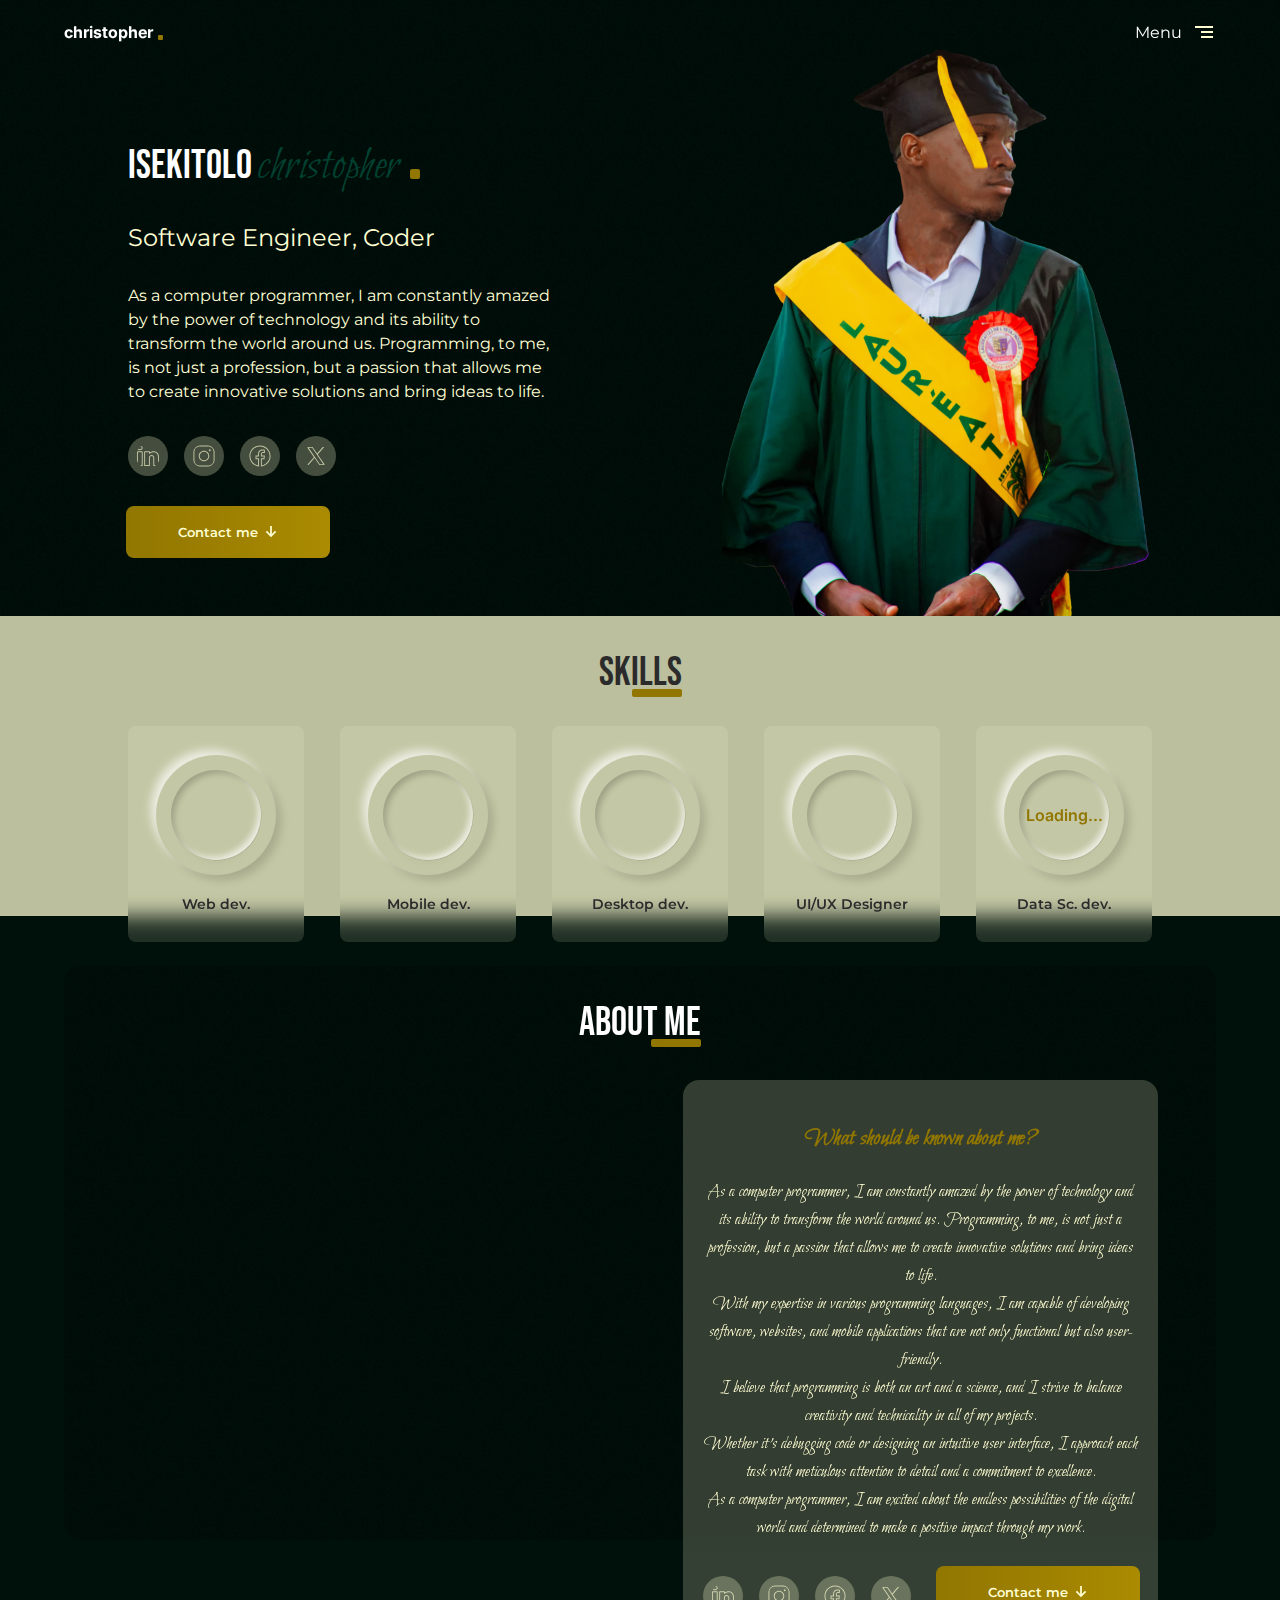
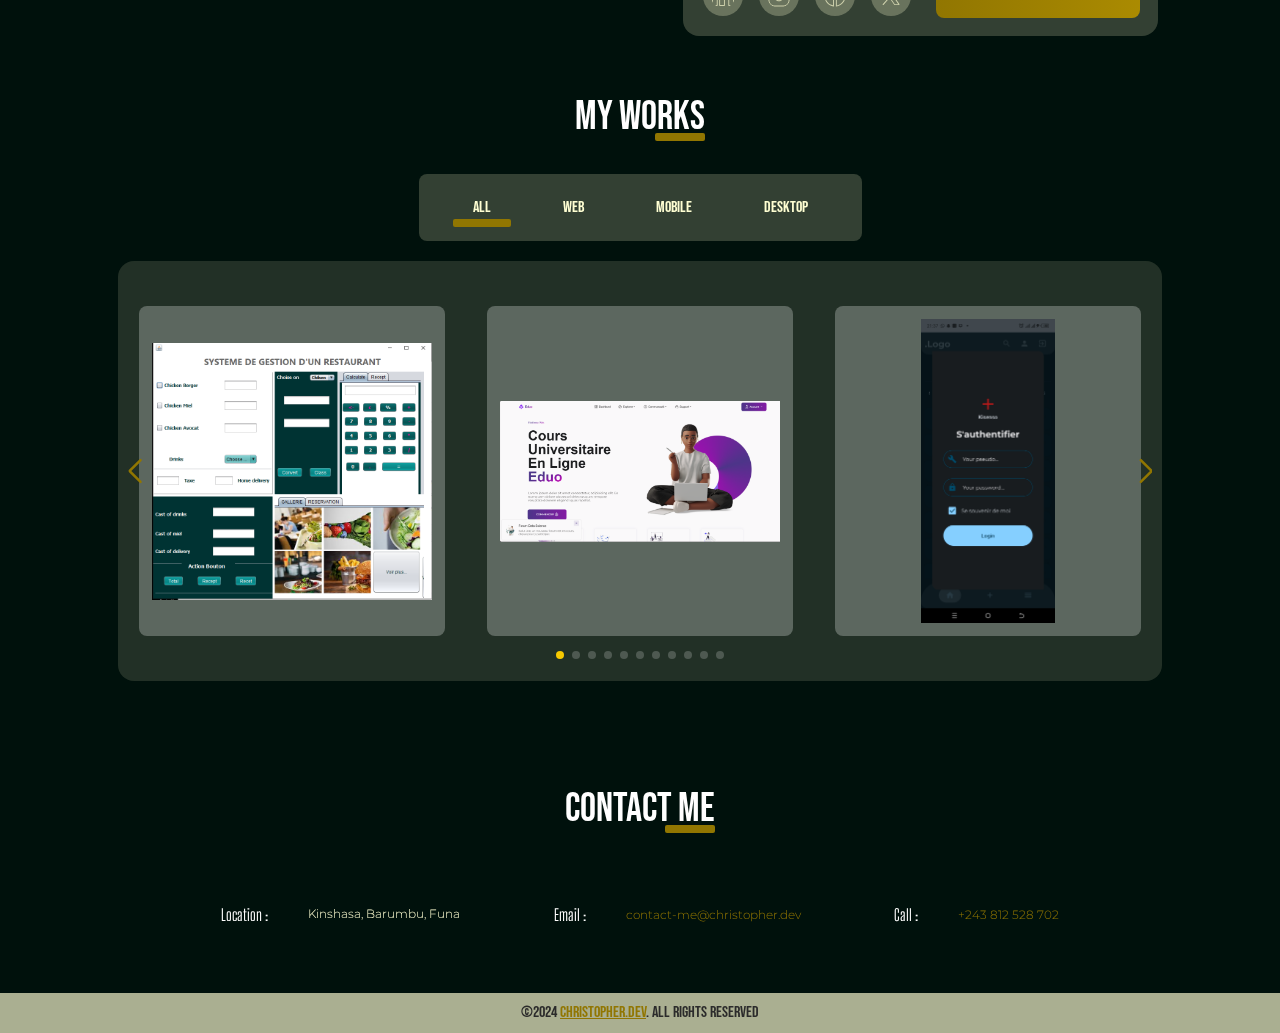
==== commit da0d27de: "Add files via upload" ====
--- a/index.html
+++ b/index.html
@@ -690,8 +690,6 @@
 <script src="swiper/swiper-bundle.min.js"></script>
 <!-- Initialize Swiper -->
 <script>
-  const progressCircle = document.querySelector(".autoplay-progress svg");
-  const progressContent = document.querySelector(".autoplay-progress span");
   var swiper = new Swiper(".mySwiper", {
     spaceBetween: 20,
     slidesPerView: 3,
@@ -733,14 +731,7 @@
                 slidesPerView: 3,
                 spaceBetween: 20
             }
-        },
-
-    on: {
-      autoplayTimeLeft(s, time, progress) {
-        progressCircle.style.setProperty("--progress", 2 - progress);
-        progressContent.textContent = `${Math.ceil(time / 1000)}s`;
-      }
-    }
+        }
   });
 </script>
 </body>
--- a/css/style.css
+++ b/css/style.css
@@ -717,7 +717,6 @@
   border-radius: 16px;
   padding: 10px;
   margin: 20px 0;
-  display: none;
 }
 
 .Allworks .swiper-slide{
@@ -788,37 +787,7 @@
   
 
 }
-.autoplay-progress {
-  position: absolute;
-  right: 16px;
-  bottom: -5px;
-  z-index: 10;
-  width: 38px;
-  height: 38px;
-  display: flex;
-  align-items: center;
-  justify-content: center;
-  font-weight: bold;
-  color: var(--primary);
-  z-index: 11111;
-}
-
-
-.autoplay-progress svg {
-  --progress: 0;
-  position: absolute;
-  left: 0;
-  top: 0px;
-  z-index: 10;
-  width: 100%;
-  height: 100%;
-  stroke-width: 4px;
-  stroke: var(--primary);
-  fill: none;
-  stroke-dashoffset: calc(125.6px * (1 - var(--progress)));
-  stroke-dasharray: 125.6;
-  transform: rotate(-90deg);
-}
+
 .swiper-pagination .swiper-pagination-bullet-active {
   background: var(--tertiary); /* Couleur de la balle active de pagination */
 }
@@ -944,6 +913,15 @@
   height: 100%;
   object-fit: contain;
 }
+::-webkit-scrollbar{
+  background: none;
+  width: 8px;
+  height: 8px;
+}
+::-webkit-scrollbar-thumb{
+  background-color: #91760155;
+  
+}
 @media screen and (max-width: 1100px) {
   header .header .block1 p{
     overflow: hidden;
@@ -954,7 +932,6 @@
   }
   .containerSkills{
     width: 96%;
-
   }
   .works{
     margin-top: 150px;
@@ -989,10 +966,11 @@
     position: relative;
   }
   #header .block2 img{
-    height: 80vh;
-    width: auto;
-    margin-top: 20px;
     object-fit: contain;
+  }
+  #header .block2{
+   align-items: end;
+    margin-top: 40px;
   }
   #about .block2 img{
     margin-bottom: 20px;
@@ -1018,9 +996,11 @@
   .containerSkills{
     overflow-x: scroll;
     gap: 20px;
+   
   }
   .cardSkill{
     min-width: 150px;
+     margin-bottom: 16px;
   }
   .containContact .cont1{
     gap: 8px;
@@ -1028,7 +1008,9 @@
   .contact{
     width: 96%;
   }
- 
+  .works, .contact{
+    margin-top: -50px;
+  }
   
 }
 
@@ -1341,7 +1323,7 @@
   display: flex;
   align-items: center;
   justify-content: center;
-  z-index: 33;
+  z-index: 33333333;
 }
 .loaderMain .loadContainer{
   width: 3.1rem;
@@ -1350,13 +1332,9 @@
   flex-direction: column;
   align-items: center;
   justify-content: center;
-  position: relative;
+  position: absolute;z-index: 555555555555555555;
 }
 .loaderMain .bg{
-  position: absolute;
-  top: 0;
-  left: 0;
-  right: 0;
-  bottom: 0;
+ object-fit: cover;
   width: 100%;height: 100%;
 }